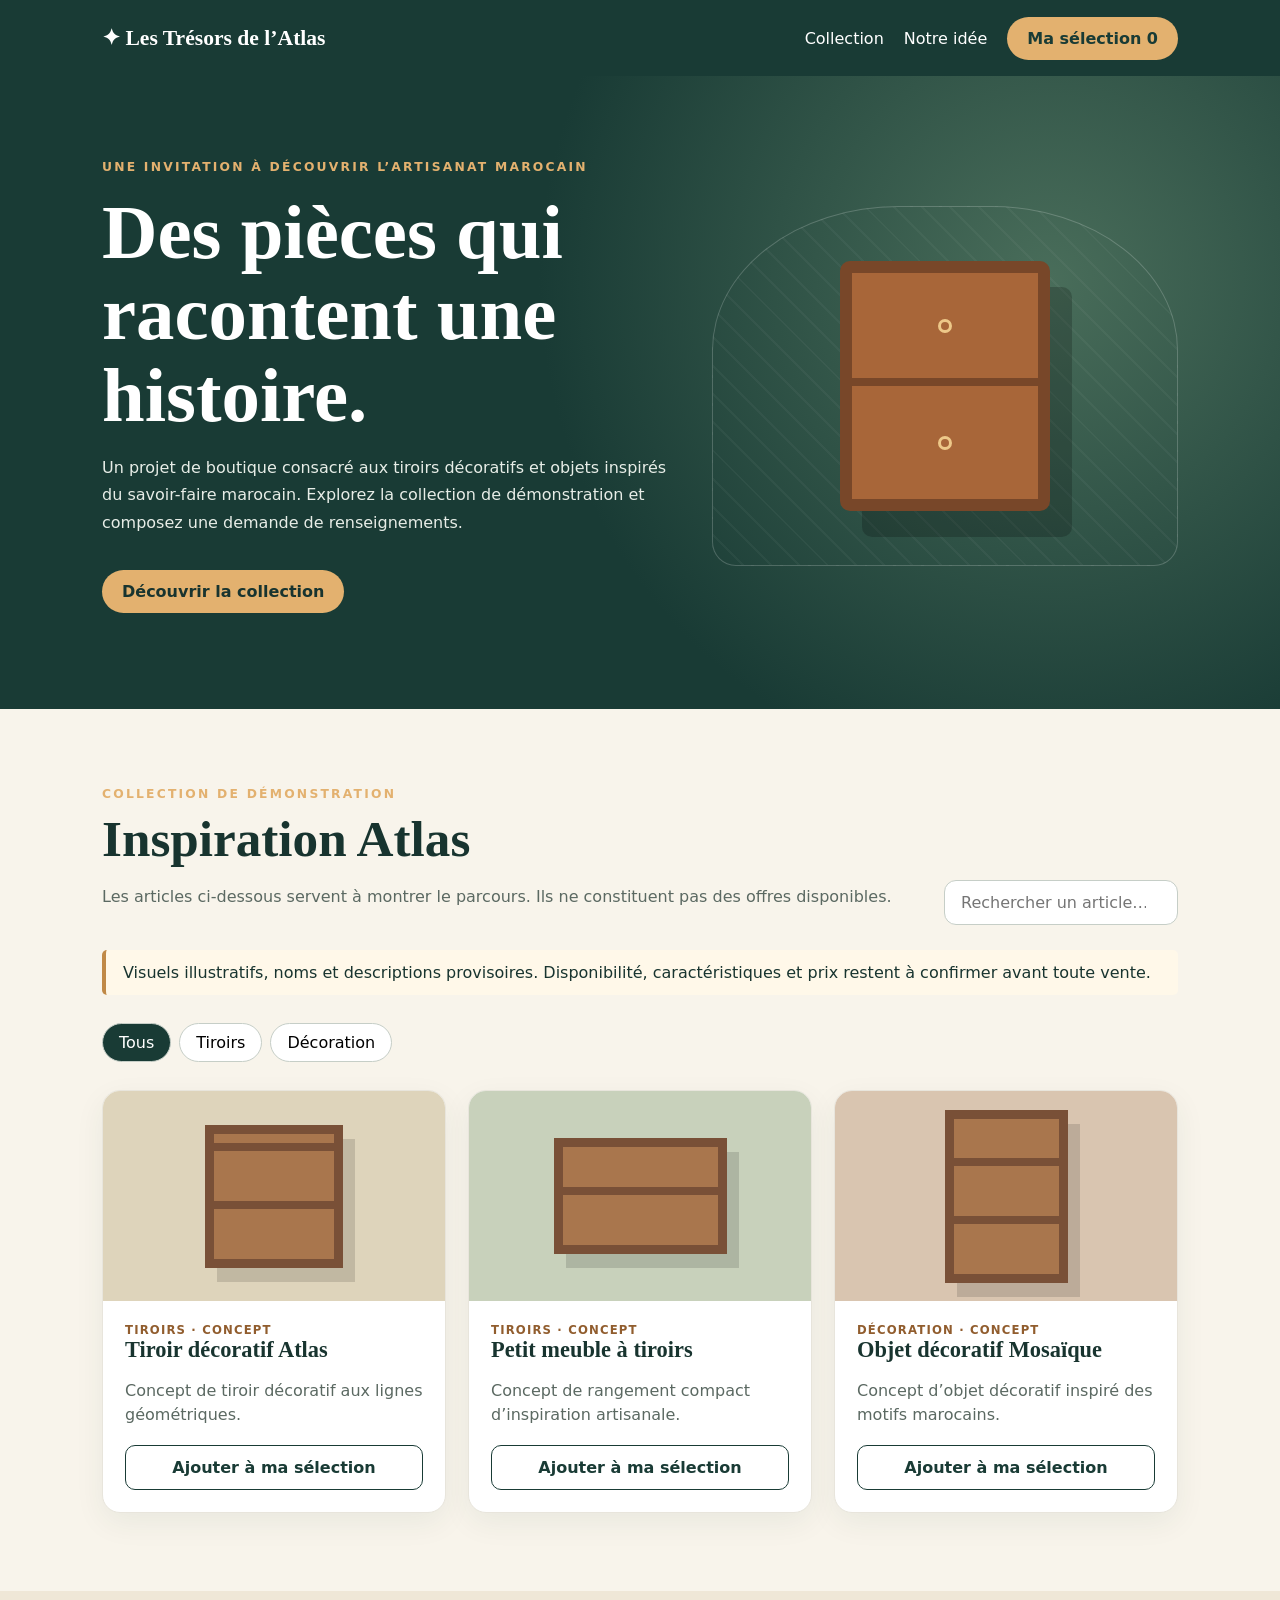
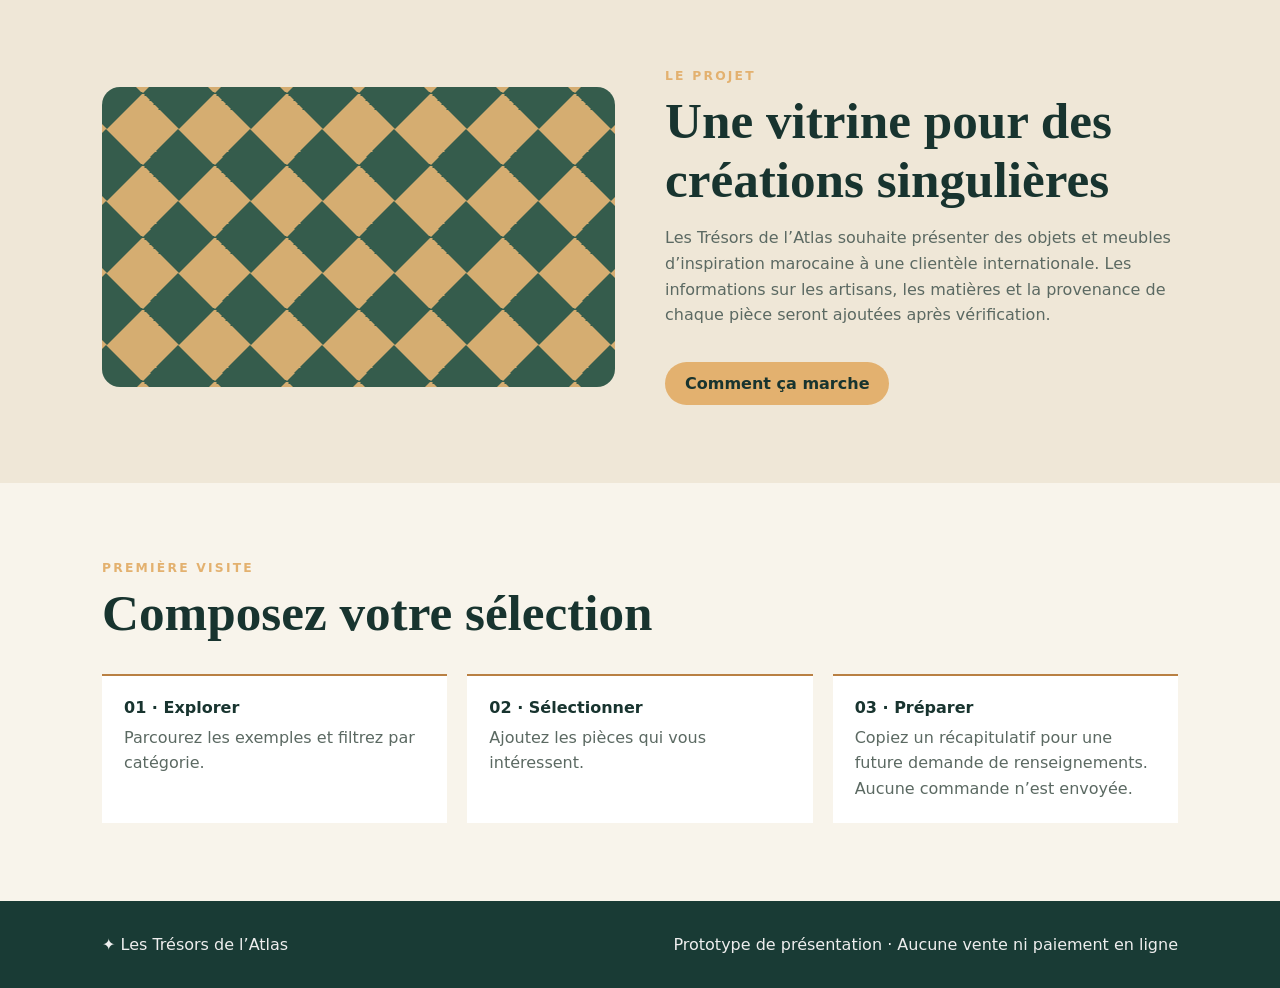
==== index.html @ 6299a40e "Add mobile-first artisan catalog prototype" ====
<!doctype html>
<html lang="fr">
<head>
  <meta charset="utf-8">
  <meta name="viewport" content="width=device-width,initial-scale=1">
  <meta name="theme-color" content="#193b35">
  <title>Les Trésors de l’Atlas — Artisanat marocain</title>
  <style>
    :root{font-family:system-ui,-apple-system,Segoe UI,sans-serif;color:#18342f;background:#f8f4eb}*{box-sizing:border-box}body{margin:0}button,input{font:inherit}button{cursor:pointer}a{color:inherit}header{background:#193b35;color:#fff}nav,.wrap{max-width:1120px;margin:auto;padding:0 22px}nav{min-height:76px;display:flex;justify-content:space-between;align-items:center;gap:18px}.brand{font-family:Georgia,serif;font-size:1.35rem;font-weight:bold;text-decoration:none}.navlinks{display:flex;gap:20px;align-items:center}.navlinks a{text-decoration:none}.pill,.btn{border:0;border-radius:999px;padding:12px 20px;font-weight:700}.pill{background:#e3b16f;color:#193b35}.hero{padding:84px 0 96px;background:radial-gradient(circle at 82% 32%,#496d5a 0,#193b35 45%);color:white}.hero-grid{display:grid;grid-template-columns:1.1fr .9fr;align-items:center;gap:40px}.eyebrow{text-transform:uppercase;letter-spacing:.18em;font-size:.77rem;color:#e3b16f;font-weight:800}h1,h2,h3{font-family:Georgia,serif}h1{font-size:clamp(2.7rem,6vw,5.4rem);line-height:1.06;margin:18px 0}h2{font-size:clamp(2rem,4vw,3.2rem);margin:8px 0 16px}.hero p{max-width:580px;line-height:1.7;color:#e7ede7}.btn{display:inline-block;text-decoration:none;background:#e3b16f;color:#18342f;margin-top:18px}.illustration{min-height:360px;display:grid;place-items:center;border:1px solid #ffffff33;border-radius:40% 40% 24px 24px;background:repeating-linear-gradient(45deg,#ffffff0a 0 2px,transparent 2px 20px)}.cabinet{width:210px;height:250px;background:#a86639;border:12px solid #784729;border-radius:10px;box-shadow:22px 26px 0 #0003}.drawer{height:50%;border-bottom:8px solid #784729;display:grid;place-items:center}.drawer:last-child{border:0}.drawer i{width:14px;height:14px;border:3px solid #edc889;border-radius:50%}.section{padding:78px 0}.section-head{display:flex;justify-content:space-between;gap:20px;align-items:end}.muted{color:#5b6962;line-height:1.6}.notice{border-left:4px solid #c08947;background:#fff8e9;padding:13px 17px;border-radius:5px;margin:25px 0}.filters{display:flex;flex-wrap:wrap;gap:8px;margin:28px 0}.filter{border:1px solid #c6cec7;border-radius:99px;background:white;padding:9px 16px}.filter[aria-pressed=true]{background:#193b35;color:white}.search{padding:12px 16px;border:1px solid #c6cec7;border-radius:12px;width:min(100%,300px);background:white}.grid{display:grid;grid-template-columns:repeat(3,1fr);gap:22px}.card{background:white;border:1px solid #e8e5dc;border-radius:18px;overflow:hidden;box-shadow:0 10px 30px #173c3010}.art{height:210px;display:grid;place-items:center;background:#ded4bb;position:relative}.art:before{content:"";width:120px;height:125px;border:9px solid #795037;background:repeating-linear-gradient(0deg,#a9764d 0 50px,#795037 50px 58px);box-shadow:12px 14px #0002}.art.two{background:#c8d1bb}.art.two:before{width:155px;height:98px}.art.three{background:#d9c5b0}.art.three:before{width:105px;height:155px}.card-body{padding:22px}.card h3{font-size:1.4rem;margin:0 0 9px}.card p{color:#5b6962;min-height:50px;line-height:1.5}.tag{font-size:.73rem;letter-spacing:.1em;text-transform:uppercase;color:#915d2e;font-weight:800}.card button{width:100%;border:1px solid #193b35;border-radius:10px;padding:12px;background:white;color:#193b35;font-weight:700}.card button:hover,.card button:focus-visible{background:#193b35;color:white}.story{background:#efe7d7}.story-grid{display:grid;grid-template-columns:1fr 1fr;gap:50px;align-items:center}.motif{min-height:300px;border-radius:18px;background:repeating-conic-gradient(from 45deg,#355c4c 0 25%,#d5ad71 0 50%) 50%/72px 72px}.steps{display:grid;grid-template-columns:repeat(3,1fr);gap:20px;margin-top:32px}.step{padding:22px;border-top:2px solid #b98043;background:#fff}.step strong{display:block;margin-bottom:8px}footer{padding:34px 0;background:#193b35;color:#eee}footer .wrap{display:flex;justify-content:space-between;gap:20px}.overlay{position:fixed;inset:0;background:#07120fc0;z-index:3;display:none}.overlay.open{display:block}.panel{position:absolute;right:0;top:0;height:100%;width:min(100%,430px);overflow:auto;background:#f8f4eb;padding:24px;color:#18342f}.panel-head{display:flex;justify-content:space-between;align-items:center}.icon{border:0;background:transparent;font-size:1.8rem}.basket-item{display:flex;justify-content:space-between;align-items:center;gap:12px;border-bottom:1px solid #ddd;padding:15px 0}.basket-item button{border:0;background:transparent;text-decoration:underline}.full{width:100%;border:0;border-radius:10px;padding:14px;background:#193b35;color:white;font-weight:bold;margin-top:14px}.full:disabled{opacity:.5;cursor:not-allowed}.small{font-size:.85rem;color:#5b6962;line-height:1.5}.sr-only{position:absolute;width:1px;height:1px;overflow:hidden;clip:rect(0,0,0,0)}:focus-visible{outline:3px solid #bc7c29;outline-offset:3px}@media(max-width:720px){.navlinks a{display:none}.hero{padding:55px 0}.hero-grid,.story-grid{grid-template-columns:1fr}.illustration{min-height:230px}.cabinet{transform:scale(.7)}.grid,.steps{grid-template-columns:1fr}.section{padding:54px 0}.section-head{display:block}.search{width:100%}footer .wrap{display:block}}
  </style>
</head>
<body>
<header><nav><a class="brand" href="#accueil">✦ Les Trésors de l’Atlas</a><div class="navlinks"><a href="#catalogue">Collection</a><a href="#histoire">Notre idée</a><button class="pill" id="openBasket" aria-label="Ouvrir la sélection">Ma sélection <span id="count">0</span></button></div></nav></header>
<main id="accueil">
  <section class="hero"><div class="wrap hero-grid"><div><div class="eyebrow">Une invitation à découvrir l’artisanat marocain</div><h1>Des pièces qui racontent une histoire.</h1><p>Un projet de boutique consacré aux tiroirs décoratifs et objets inspirés du savoir-faire marocain. Explorez la collection de démonstration et composez une demande de renseignements.</p><a class="btn" href="#catalogue">Découvrir la collection</a></div><div class="illustration" role="img" aria-label="Illustration stylisée d’un meuble à tiroirs"><div class="cabinet"><div class="drawer"><i></i></div><div class="drawer"><i></i></div></div></div></div></section>
  <section class="section" id="catalogue"><div class="wrap"><div class="section-head"><div><div class="eyebrow">Collection de démonstration</div><h2>Inspiration Atlas</h2><p class="muted">Les articles ci-dessous servent à montrer le parcours. Ils ne constituent pas des offres disponibles.</p></div><label><span class="sr-only">Rechercher un article</span><input class="search" id="search" type="search" placeholder="Rechercher un article…"></label></div><p class="notice">Visuels illustratifs, noms et descriptions provisoires. Disponibilité, caractéristiques et prix restent à confirmer avant toute vente.</p><div class="filters" role="group" aria-label="Filtrer les articles"><button class="filter" data-filter="Tous" aria-pressed="true">Tous</button><button class="filter" data-filter="Tiroirs" aria-pressed="false">Tiroirs</button><button class="filter" data-filter="Décoration" aria-pressed="false">Décoration</button></div><div class="grid" id="products"></div><p id="noResults" hidden>Aucun article ne correspond à cette recherche.</p></div></section>
  <section class="section story" id="histoire"><div class="wrap story-grid"><div class="motif" role="img" aria-label="Motif géométrique décoratif"></div><div><div class="eyebrow">Le projet</div><h2>Une vitrine pour des créations singulières</h2><p class="muted">Les Trésors de l’Atlas souhaite présenter des objets et meubles d’inspiration marocaine à une clientèle internationale. Les informations sur les artisans, les matières et la provenance de chaque pièce seront ajoutées après vérification.</p><a class="btn" href="#fonctionnement">Comment ça marche</a></div></div></section>
  <section class="section" id="fonctionnement"><div class="wrap"><div class="eyebrow">Première visite</div><h2>Composez votre sélection</h2><div class="steps"><div class="step"><strong>01 · Explorer</strong><span class="muted">Parcourez les exemples et filtrez par catégorie.</span></div><div class="step"><strong>02 · Sélectionner</strong><span class="muted">Ajoutez les pièces qui vous intéressent.</span></div><div class="step"><strong>03 · Préparer</strong><span class="muted">Copiez un récapitulatif pour une future demande de renseignements. Aucune commande n’est envoyée.</span></div></div></div></section>
</main>
<footer><div class="wrap"><div>✦ Les Trésors de l’Atlas</div><div>Prototype de présentation · Aucune vente ni paiement en ligne</div></div></footer>
<div class="overlay" id="overlay" role="dialog" aria-modal="true" aria-labelledby="basketTitle" aria-hidden="true"><aside class="panel"><div class="panel-head"><h2 id="basketTitle">Ma sélection</h2><button class="icon" id="closeBasket" aria-label="Fermer">×</button></div><p class="small">Ce récapitulatif reste sur votre appareil. Il ne passe aucune commande et ne transmet aucune donnée.</p><div id="basketItems"></div><button class="full" id="copy" disabled>Copier le récapitulatif</button><p class="small" id="copyStatus" role="status"></p></aside></div>
<script>
  const products=[
    {id:'t1',name:'Tiroir décoratif Atlas',category:'Tiroirs',description:'Concept de tiroir décoratif aux lignes géométriques.',art:''},
    {id:'t2',name:'Petit meuble à tiroirs',category:'Tiroirs',description:'Concept de rangement compact d’inspiration artisanale.',art:'two'},
    {id:'d1',name:'Objet décoratif Mosaïque',category:'Décoration',description:'Concept d’objet décoratif inspiré des motifs marocains.',art:'three'}
  ];
  const $=s=>document.querySelector(s);let filter='Tous';let selected=[];try{const saved=JSON.parse(localStorage.getItem('atlas-selection')||'[]');if(Array.isArray(saved))selected=saved.filter(id=>products.some(p=>p.id===id))}catch{}
  function save(){try{localStorage.setItem('atlas-selection',JSON.stringify(selected))}catch{} $('#count').textContent=selected.length;renderBasket()}
  function render(){const q=$('#search').value.trim().toLocaleLowerCase('fr');const visible=products.filter(p=>(filter==='Tous'||p.category===filter)&&(p.name+' '+p.description).toLocaleLowerCase('fr').includes(q));const box=$('#products');box.replaceChildren();visible.forEach(p=>{const card=document.createElement('article');card.className='card';card.innerHTML='<div class="art '+p.art+'" role="img" aria-label="Illustration provisoire"></div><div class="card-body"><div class="tag">'+p.category+' · Concept</div><h3>'+p.name+'</h3><p>'+p.description+'</p><button type="button"></button></div>';const btn=card.querySelector('button');btn.textContent=selected.includes(p.id)?'Retirer de ma sélection':'Ajouter à ma sélection';btn.setAttribute('aria-pressed',String(selected.includes(p.id)));btn.addEventListener('click',()=>{selected=selected.includes(p.id)?selected.filter(id=>id!==p.id):[...selected,p.id];save();render()});box.append(card)});$('#noResults').hidden=visible.length>0}
  function renderBasket(){const box=$('#basketItems');box.replaceChildren();if(!selected.length){const p=document.createElement('p');p.textContent='Votre sélection est vide.';box.append(p)}selected.forEach(id=>{const p=products.find(x=>x.id===id);const row=document.createElement('div');row.className='basket-item';const name=document.createElement('span');name.textContent=p.name;const remove=document.createElement('button');remove.textContent='Retirer';remove.setAttribute('aria-label','Retirer '+p.name);remove.onclick=()=>{selected=selected.filter(x=>x!==id);save();render()};row.append(name,remove);box.append(row)});$('#copy').disabled=!selected.length}
  let previousFocus;function open(){previousFocus=document.activeElement;$('#overlay').classList.add('open');$('#overlay').setAttribute('aria-hidden','false');document.body.style.overflow='hidden';$('#closeBasket').focus()}function close(){$('#overlay').classList.remove('open');$('#overlay').setAttribute('aria-hidden','true');document.body.style.overflow='';previousFocus?.focus()}
  $('#openBasket').onclick=open;$('#closeBasket').onclick=close;$('#overlay').onclick=e=>{if(e.target===$('#overlay'))close()};document.addEventListener('keydown',e=>{if(e.key==='Escape'&&$('#overlay').classList.contains('open'))close();if(e.key==='Tab'&&$('#overlay').classList.contains('open')){const nodes=[...$('#overlay').querySelectorAll('button:not(:disabled)')];if(e.shiftKey&&document.activeElement===nodes[0]){e.preventDefault();nodes.at(-1).focus()}else if(!e.shiftKey&&document.activeElement===nodes.at(-1)){e.preventDefault();nodes[0].focus()}}});
  $('#search').oninput=render;document.querySelectorAll('.filter').forEach(b=>b.onclick=()=>{filter=b.dataset.filter;document.querySelectorAll('.filter').forEach(x=>x.setAttribute('aria-pressed',String(x===b)));render()});$('#copy').onclick=async()=>{const text='Les Trésors de l’Atlas — sélection de démonstration\n'+selected.map(id=>'• '+products.find(p=>p.id===id).name).join('\n')+'\n\nMerci de confirmer disponibilité, caractéristiques et prix. Aucune commande effectuée.';try{await navigator.clipboard.writeText(text);$('#copyStatus').textContent='Récapitulatif copié.'}catch{$('#copyStatus').textContent='Copie indisponible dans ce navigateur. Sélectionnez les articles affichés ci-dessus.'}};save();render();
</script>
</body>
</html>
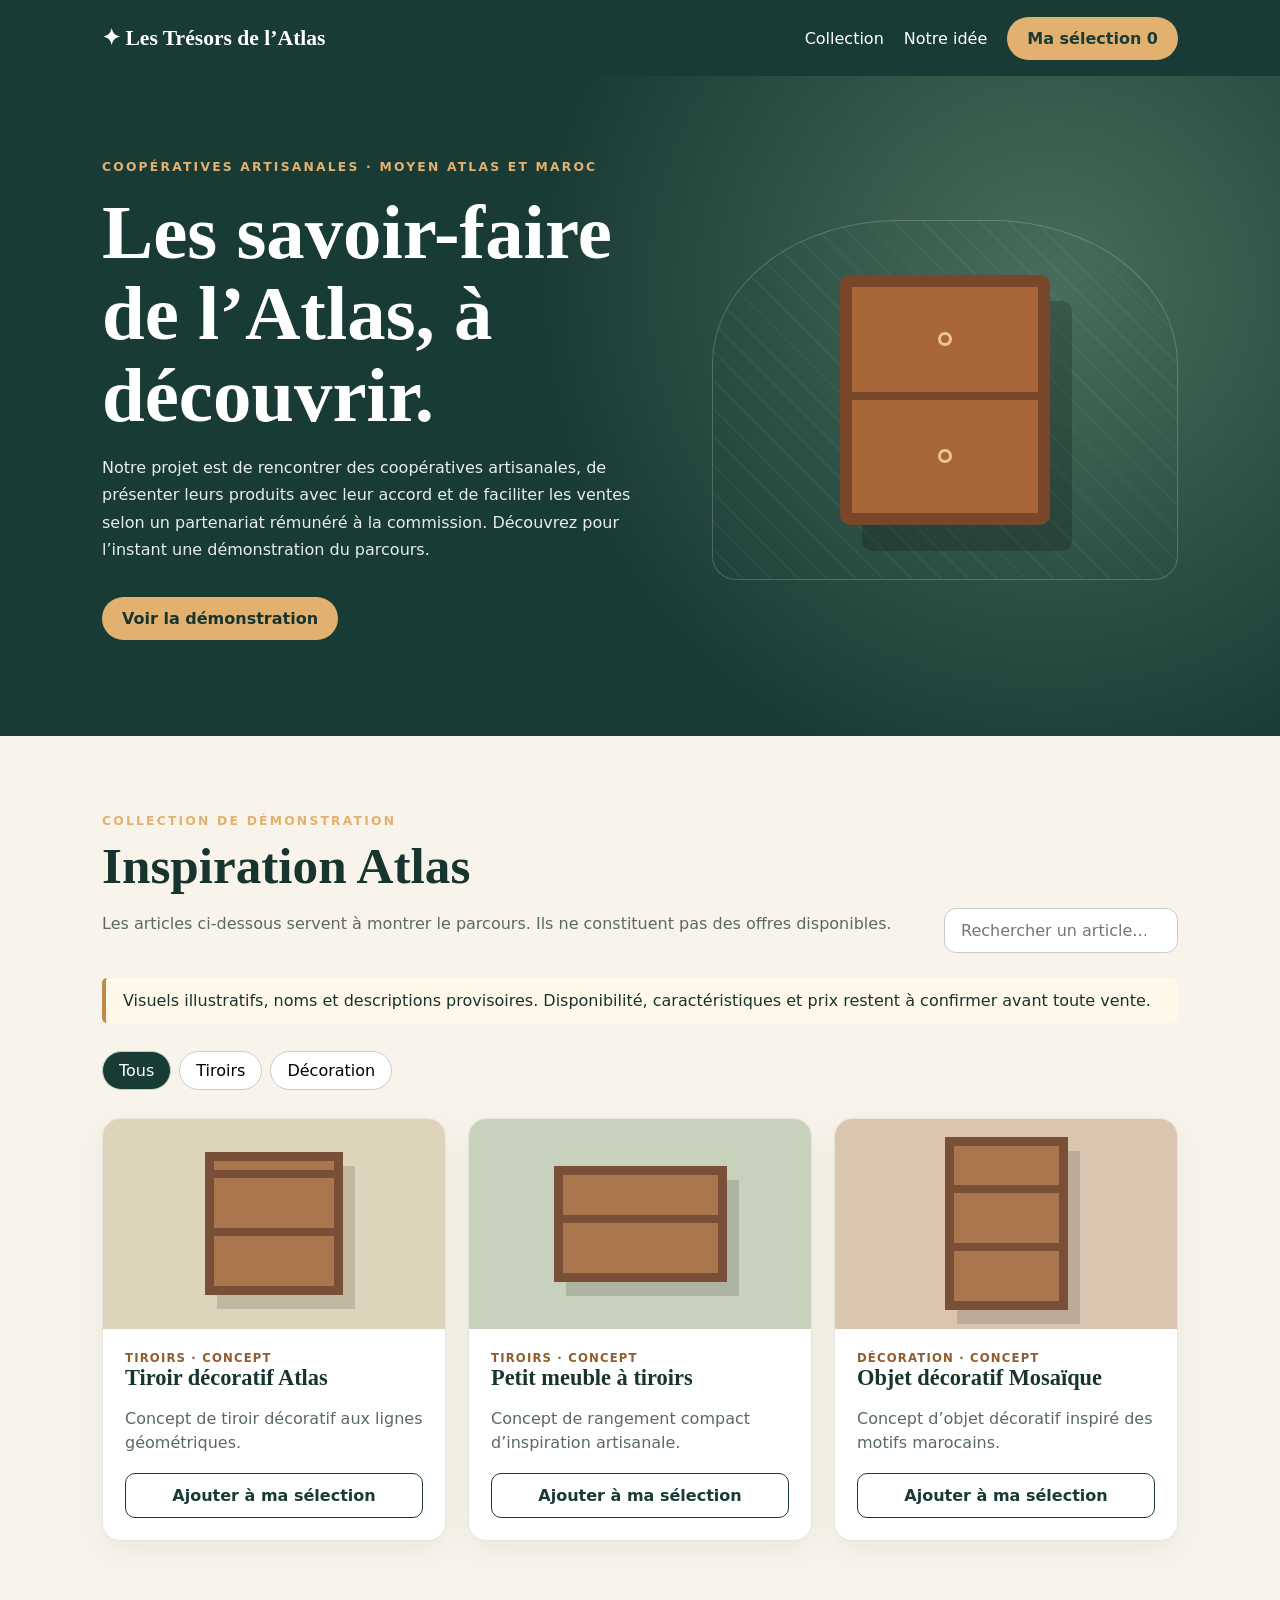
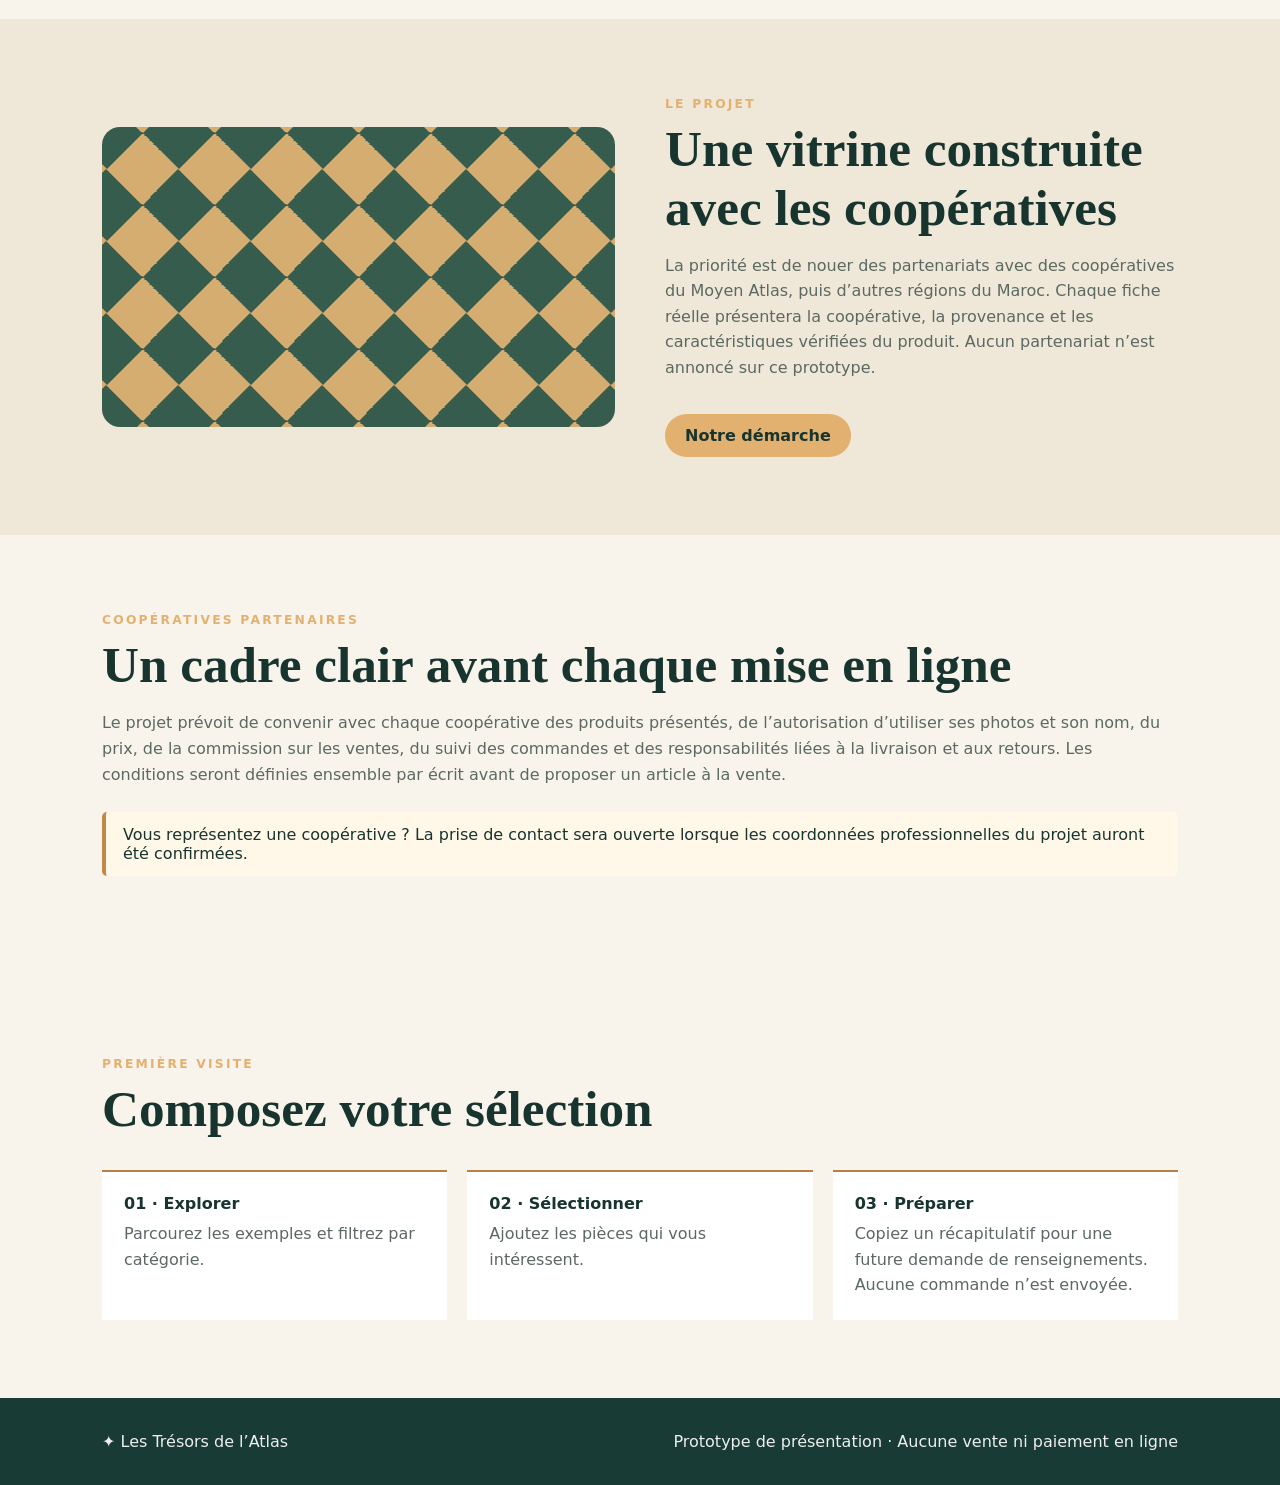
==== commit 1cb576f2: "Align storefront with cooperative commission model" ====
--- a/index.html
+++ b/index.html
@@ -12,9 +12,10 @@
 <body>
 <header><nav><a class="brand" href="#accueil">✦ Les Trésors de l’Atlas</a><div class="navlinks"><a href="#catalogue">Collection</a><a href="#histoire">Notre idée</a><button class="pill" id="openBasket" aria-label="Ouvrir la sélection">Ma sélection <span id="count">0</span></button></div></nav></header>
 <main id="accueil">
-  <section class="hero"><div class="wrap hero-grid"><div><div class="eyebrow">Une invitation à découvrir l’artisanat marocain</div><h1>Des pièces qui racontent une histoire.</h1><p>Un projet de boutique consacré aux tiroirs décoratifs et objets inspirés du savoir-faire marocain. Explorez la collection de démonstration et composez une demande de renseignements.</p><a class="btn" href="#catalogue">Découvrir la collection</a></div><div class="illustration" role="img" aria-label="Illustration stylisée d’un meuble à tiroirs"><div class="cabinet"><div class="drawer"><i></i></div><div class="drawer"><i></i></div></div></div></div></section>
+  <section class="hero"><div class="wrap hero-grid"><div><div class="eyebrow">Coopératives artisanales · Moyen Atlas et Maroc</div><h1>Les savoir-faire de l’Atlas, à découvrir.</h1><p>Notre projet est de rencontrer des coopératives artisanales, de présenter leurs produits avec leur accord et de faciliter les ventes selon un partenariat rémunéré à la commission. Découvrez pour l’instant une démonstration du parcours.</p><a class="btn" href="#catalogue">Voir la démonstration</a></div><div class="illustration" role="img" aria-label="Illustration stylisée d’un meuble à tiroirs"><div class="cabinet"><div class="drawer"><i></i></div><div class="drawer"><i></i></div></div></div></div></section>
   <section class="section" id="catalogue"><div class="wrap"><div class="section-head"><div><div class="eyebrow">Collection de démonstration</div><h2>Inspiration Atlas</h2><p class="muted">Les articles ci-dessous servent à montrer le parcours. Ils ne constituent pas des offres disponibles.</p></div><label><span class="sr-only">Rechercher un article</span><input class="search" id="search" type="search" placeholder="Rechercher un article…"></label></div><p class="notice">Visuels illustratifs, noms et descriptions provisoires. Disponibilité, caractéristiques et prix restent à confirmer avant toute vente.</p><div class="filters" role="group" aria-label="Filtrer les articles"><button class="filter" data-filter="Tous" aria-pressed="true">Tous</button><button class="filter" data-filter="Tiroirs" aria-pressed="false">Tiroirs</button><button class="filter" data-filter="Décoration" aria-pressed="false">Décoration</button></div><div class="grid" id="products"></div><p id="noResults" hidden>Aucun article ne correspond à cette recherche.</p></div></section>
-  <section class="section story" id="histoire"><div class="wrap story-grid"><div class="motif" role="img" aria-label="Motif géométrique décoratif"></div><div><div class="eyebrow">Le projet</div><h2>Une vitrine pour des créations singulières</h2><p class="muted">Les Trésors de l’Atlas souhaite présenter des objets et meubles d’inspiration marocaine à une clientèle internationale. Les informations sur les artisans, les matières et la provenance de chaque pièce seront ajoutées après vérification.</p><a class="btn" href="#fonctionnement">Comment ça marche</a></div></div></section>
+  <section class="section story" id="histoire"><div class="wrap story-grid"><div class="motif" role="img" aria-label="Motif géométrique décoratif"></div><div><div class="eyebrow">Le projet</div><h2>Une vitrine construite avec les coopératives</h2><p class="muted">La priorité est de nouer des partenariats avec des coopératives du Moyen Atlas, puis d’autres régions du Maroc. Chaque fiche réelle présentera la coopérative, la provenance et les caractéristiques vérifiées du produit. Aucun partenariat n’est annoncé sur ce prototype.</p><a class="btn" href="#partenariat">Notre démarche</a></div></div></section>
+  <section class="section" id="partenariat"><div class="wrap"><div class="eyebrow">Coopératives partenaires</div><h2>Un cadre clair avant chaque mise en ligne</h2><p class="muted">Le projet prévoit de convenir avec chaque coopérative des produits présentés, de l’autorisation d’utiliser ses photos et son nom, du prix, de la commission sur les ventes, du suivi des commandes et des responsabilités liées à la livraison et aux retours. Les conditions seront définies ensemble par écrit avant de proposer un article à la vente.</p><p class="notice">Vous représentez une coopérative ? La prise de contact sera ouverte lorsque les coordonnées professionnelles du projet auront été confirmées.</p></div></section>
   <section class="section" id="fonctionnement"><div class="wrap"><div class="eyebrow">Première visite</div><h2>Composez votre sélection</h2><div class="steps"><div class="step"><strong>01 · Explorer</strong><span class="muted">Parcourez les exemples et filtrez par catégorie.</span></div><div class="step"><strong>02 · Sélectionner</strong><span class="muted">Ajoutez les pièces qui vous intéressent.</span></div><div class="step"><strong>03 · Préparer</strong><span class="muted">Copiez un récapitulatif pour une future demande de renseignements. Aucune commande n’est envoyée.</span></div></div></div></section>
 </main>
 <footer><div class="wrap"><div>✦ Les Trésors de l’Atlas</div><div>Prototype de présentation · Aucune vente ni paiement en ligne</div></div></footer>
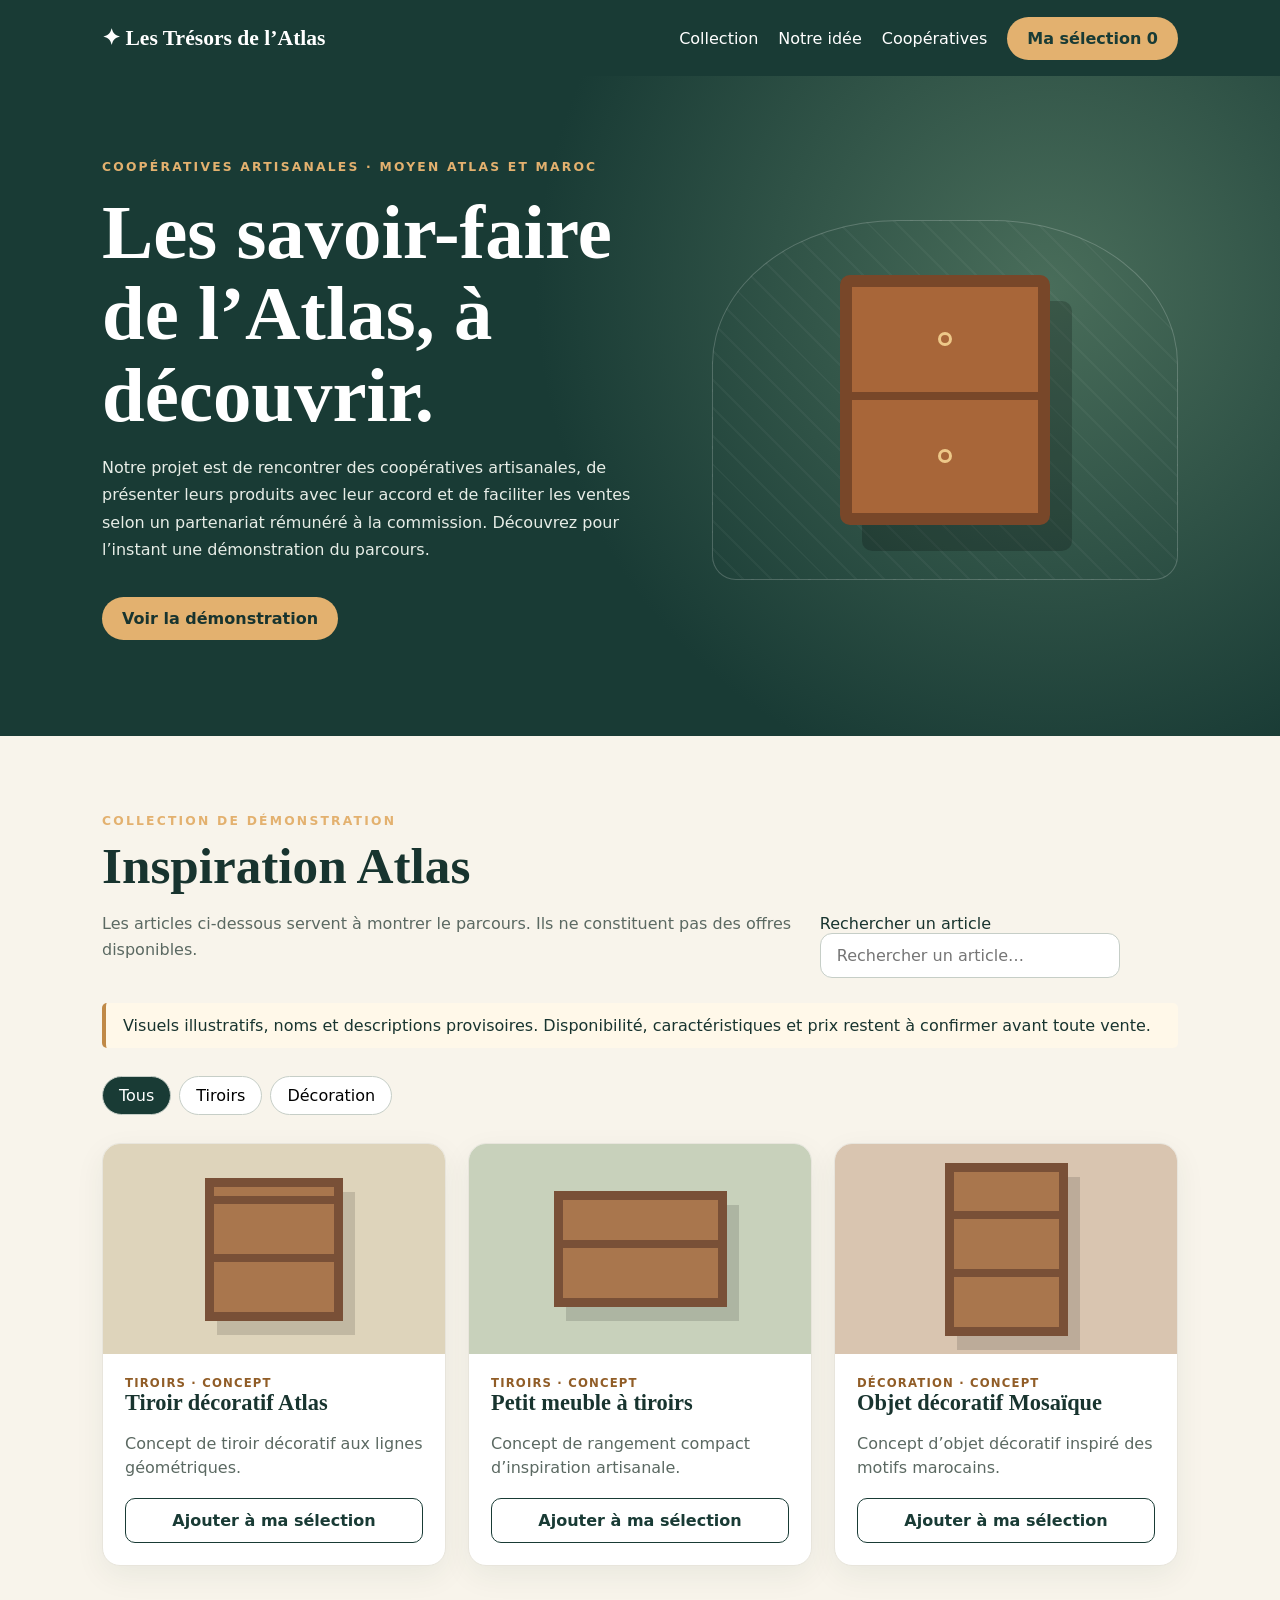
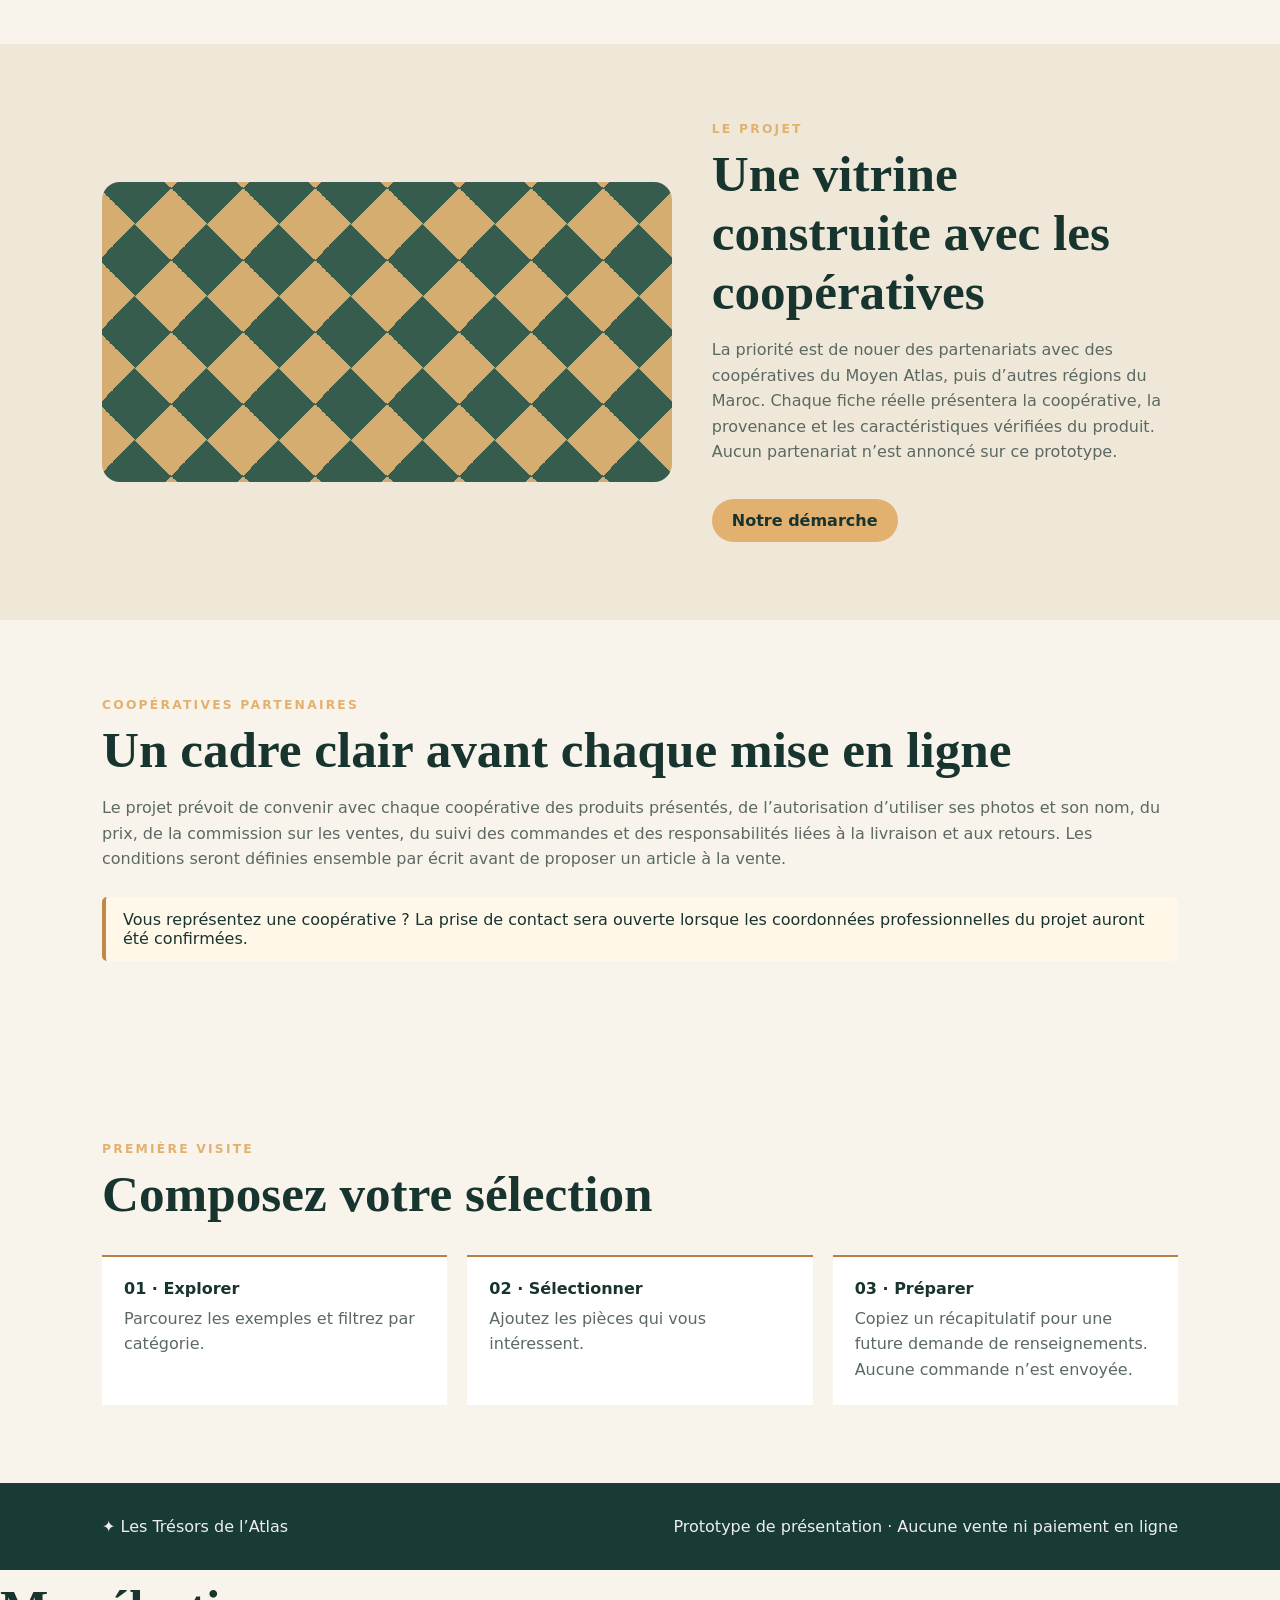
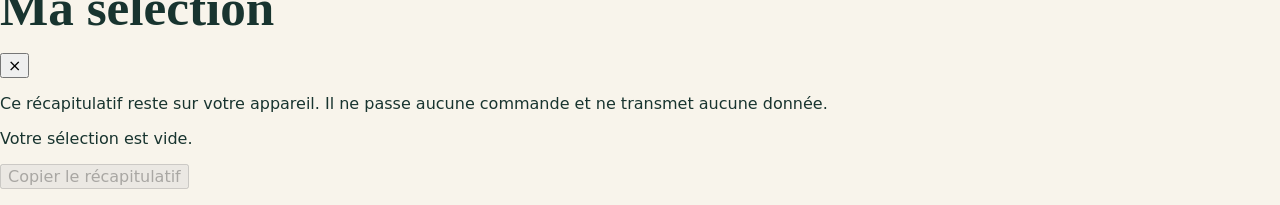
==== commit ec559a96: "Complete PR #1 documentation and public directory navigation on phase-1-professionnalisation." ====
--- a/index.html
+++ b/index.html
@@ -6,11 +6,11 @@
   <meta name="theme-color" content="#193b35">
   <title>Les Trésors de l’Atlas — Artisanat marocain</title>
   <style>
-    :root{font-family:system-ui,-apple-system,Segoe UI,sans-serif;color:#18342f;background:#f8f4eb}*{box-sizing:border-box}body{margin:0}button,input{font:inherit}button{cursor:pointer}a{color:inherit}header{background:#193b35;color:#fff}nav,.wrap{max-width:1120px;margin:auto;padding:0 22px}nav{min-height:76px;display:flex;justify-content:space-between;align-items:center;gap:18px}.brand{font-family:Georgia,serif;font-size:1.35rem;font-weight:bold;text-decoration:none}.navlinks{display:flex;gap:20px;align-items:center}.navlinks a{text-decoration:none}.pill,.btn{border:0;border-radius:999px;padding:12px 20px;font-weight:700}.pill{background:#e3b16f;color:#193b35}.hero{padding:84px 0 96px;background:radial-gradient(circle at 82% 32%,#496d5a 0,#193b35 45%);color:white}.hero-grid{display:grid;grid-template-columns:1.1fr .9fr;align-items:center;gap:40px}.eyebrow{text-transform:uppercase;letter-spacing:.18em;font-size:.77rem;color:#e3b16f;font-weight:800}h1,h2,h3{font-family:Georgia,serif}h1{font-size:clamp(2.7rem,6vw,5.4rem);line-height:1.06;margin:18px 0}h2{font-size:clamp(2rem,4vw,3.2rem);margin:8px 0 16px}.hero p{max-width:580px;line-height:1.7;color:#e7ede7}.btn{display:inline-block;text-decoration:none;background:#e3b16f;color:#18342f;margin-top:18px}.illustration{min-height:360px;display:grid;place-items:center;border:1px solid #ffffff33;border-radius:40% 40% 24px 24px;background:repeating-linear-gradient(45deg,#ffffff0a 0 2px,transparent 2px 20px)}.cabinet{width:210px;height:250px;background:#a86639;border:12px solid #784729;border-radius:10px;box-shadow:22px 26px 0 #0003}.drawer{height:50%;border-bottom:8px solid #784729;display:grid;place-items:center}.drawer:last-child{border:0}.drawer i{width:14px;height:14px;border:3px solid #edc889;border-radius:50%}.section{padding:78px 0}.section-head{display:flex;justify-content:space-between;gap:20px;align-items:end}.muted{color:#5b6962;line-height:1.6}.notice{border-left:4px solid #c08947;background:#fff8e9;padding:13px 17px;border-radius:5px;margin:25px 0}.filters{display:flex;flex-wrap:wrap;gap:8px;margin:28px 0}.filter{border:1px solid #c6cec7;border-radius:99px;background:white;padding:9px 16px}.filter[aria-pressed=true]{background:#193b35;color:white}.search{padding:12px 16px;border:1px solid #c6cec7;border-radius:12px;width:min(100%,300px);background:white}.grid{display:grid;grid-template-columns:repeat(3,1fr);gap:22px}.card{background:white;border:1px solid #e8e5dc;border-radius:18px;overflow:hidden;box-shadow:0 10px 30px #173c3010}.art{height:210px;display:grid;place-items:center;background:#ded4bb;position:relative}.art:before{content:"";width:120px;height:125px;border:9px solid #795037;background:repeating-linear-gradient(0deg,#a9764d 0 50px,#795037 50px 58px);box-shadow:12px 14px #0002}.art.two{background:#c8d1bb}.art.two:before{width:155px;height:98px}.art.three{background:#d9c5b0}.art.three:before{width:105px;height:155px}.card-body{padding:22px}.card h3{font-size:1.4rem;margin:0 0 9px}.card p{color:#5b6962;min-height:50px;line-height:1.5}.tag{font-size:.73rem;letter-spacing:.1em;text-transform:uppercase;color:#915d2e;font-weight:800}.card button{width:100%;border:1px solid #193b35;border-radius:10px;padding:12px;background:white;color:#193b35;font-weight:700}.card button:hover,.card button:focus-visible{background:#193b35;color:white}.story{background:#efe7d7}.story-grid{display:grid;grid-template-columns:1fr 1fr;gap:50px;align-items:center}.motif{min-height:300px;border-radius:18px;background:repeating-conic-gradient(from 45deg,#355c4c 0 25%,#d5ad71 0 50%) 50%/72px 72px}.steps{display:grid;grid-template-columns:repeat(3,1fr);gap:20px;margin-top:32px}.step{padding:22px;border-top:2px solid #b98043;background:#fff}.step strong{display:block;margin-bottom:8px}footer{padding:34px 0;background:#193b35;color:#eee}footer .wrap{display:flex;justify-content:space-between;gap:20px}.overlay{position:fixed;inset:0;background:#07120fc0;z-index:3;display:none}.overlay.open{display:block}.panel{position:absolute;right:0;top:0;height:100%;width:min(100%,430px);overflow:auto;background:#f8f4eb;padding:24px;color:#18342f}.panel-head{display:flex;justify-content:space-between;align-items:center}.icon{border:0;background:transparent;font-size:1.8rem}.basket-item{display:flex;justify-content:space-between;align-items:center;gap:12px;border-bottom:1px solid #ddd;padding:15px 0}.basket-item button{border:0;background:transparent;text-decoration:underline}.full{width:100%;border:0;border-radius:10px;padding:14px;background:#193b35;color:white;font-weight:bold;margin-top:14px}.full:disabled{opacity:.5;cursor:not-allowed}.small{font-size:.85rem;color:#5b6962;line-height:1.5}.sr-only{position:absolute;width:1px;height:1px;overflow:hidden;clip:rect(0,0,0,0)}:focus-visible{outline:3px solid #bc7c29;outline-offset:3px}@media(max-width:720px){.navlinks a{display:none}.hero{padding:55px 0}.hero-grid,.story-grid{grid-template-columns:1fr}.illustration{min-height:230px}.cabinet{transform:scale(.7)}.grid,.steps{grid-template-columns:1fr}.section{padding:54px 0}.section-head{display:block}.search{width:100%}footer .wrap{display:block}}
+    :root{font-family:system-ui,-apple-system,Segoe UI,sans-serif;color:#18342f;background:#f8f4eb}*{box-sizing:border-box}body{margin:0}button,input{font:inherit}button{cursor:pointer}a{color:inherit}header{background:#193b35;color:#fff}nav,.wrap{max-width:1120px;margin:auto;padding:0 22px}nav{min-height:76px;display:flex;justify-content:space-between;align-items:center;gap:18px}.brand{font-family:Georgia,serif;font-size:1.35rem;font-weight:bold;text-decoration:none}.navlinks{display:flex;gap:20px;align-items:center}.navlinks a{text-decoration:none}.pill,.btn{border:0;border-radius:999px;padding:12px 20px;font-weight:700}.pill{background:#e3b16f;color:#193b35}.hero{padding:84px 0 96px;background:radial-gradient(circle at 82% 32%,#496d5a 0,#193b35 45%);color:white}.hero-grid,.story-grid{display:grid;grid-template-columns:1.1fr .9fr;align-items:center;gap:40px}.eyebrow{text-transform:uppercase;letter-spacing:.18em;font-size:.77rem;font-weight:800;color:#e3b16f}h1,h2,h3{font-family:Georgia,serif}h1{font-size:clamp(2.7rem,6vw,5.4rem);line-height:1.06;margin:18px 0}h2{font-size:clamp(2rem,4vw,3.2rem);margin:8px 0 16px}.hero p{max-width:580px;line-height:1.7;color:#e7ede7}.btn{display:inline-block;text-decoration:none;background:#e3b16f;color:#18342f;margin-top:18px}.illustration{min-height:360px;display:grid;place-items:center;border:1px solid #ffffff33;border-radius:40% 40% 24px 24px;background:repeating-linear-gradient(45deg,#ffffff0a 0 2px,transparent 2px 20px)}.cabinet{width:210px;height:250px;background:#a86639;border:12px solid #784729;border-radius:10px;box-shadow:22px 26px 0 #0003}.drawer{height:50%;border-bottom:8px solid #784729;display:grid;place-items:center}.drawer:last-child{border:0}.drawer i{width:14px;height:14px;border:3px solid #edc889;border-radius:50%}.section{padding:78px 0}.section-head{display:flex;justify-content:space-between;gap:20px;align-items:end}.muted{color:#5b6962;line-height:1.6}.notice{border-left:4px solid #c08947;background:#fff8e9;padding:13px 17px;border-radius:5px;margin:25px 0}.filters{display:flex;flex-wrap:wrap;gap:8px;margin:28px 0}.filter{border:1px solid #c6cec7;border-radius:99px;background:white;padding:9px 16px}.filter[aria-pressed=true]{background:#193b35;color:white}.search{padding:12px 16px;border:1px solid #c6cec7;border-radius:12px;width:min(100%,300px);background:white}.grid{display:grid;grid-template-columns:repeat(3,1fr);gap:22px}.card{background:white;border:1px solid #e8e5dc;border-radius:18px;overflow:hidden;box-shadow:0 10px 30px #173c3010}.art{height:210px;display:grid;place-items:center;background:#ded4bb;position:relative}.art:before{content:"";width:120px;height:125px;border:9px solid #795037;background:repeating-linear-gradient(0deg,#a9764d 0 50px,#795037 50px 58px);box-shadow:12px 14px #0002}.art.two{background:#c8d1bb}.art.two:before{width:155px;height:98px}.art.three{background:#d9c5b0}.art.three:before{width:105px;height:155px}.card-body{padding:22px}.card h3{font-size:1.4rem;margin:0 0 9px}.card p{color:#5b6962;min-height:50px;line-height:1.5}.tag{font-size:.73rem;letter-spacing:.1em;text-transform:uppercase;color:#915d27;font-weight:800}.card button{width:100%;border:1px solid #193b35;border-radius:10px;padding:12px;background:white;color:#193b35;font-weight:700}.story{background:#efe7d7}.motif{min-height:300px;border-radius:18px;background:repeating-conic-gradient(from 45deg,#355c4c 0 25%,#d5ad71 0 50%) 50%/72px 72px}.steps{display:grid;grid-template-columns:repeat(3,1fr);gap:20px;margin-top:32px}.step{padding:22px;border-top:2px solid #b98043;background:#fff}.step strong{display:block;margin-bottom:8px}footer{padding:34px 0;background:#193b35;color:#eee}footer .wrap{display:flex;justify-content:space-between;gap:20px}@media(max-width:720px){.navlinks a{display:none}.hero{padding:55px 0}.hero-grid,.story-grid,.grid,.steps{grid-template-columns:1fr}.illustration{min-height:230px}.section{padding:54px 0}.section-head{display:block}footer .wrap{display:block}.search{width:100%}}
   </style>
 </head>
 <body>
-<header><nav><a class="brand" href="#accueil">✦ Les Trésors de l’Atlas</a><div class="navlinks"><a href="#catalogue">Collection</a><a href="#histoire">Notre idée</a><button class="pill" id="openBasket" aria-label="Ouvrir la sélection">Ma sélection <span id="count">0</span></button></div></nav></header>
+<header><nav><a class="brand" href="#accueil">✦ Les Trésors de l’Atlas</a><div class="navlinks"><a href="#catalogue">Collection</a><a href="#histoire">Notre idée</a><a href="cooperatives.html">Coopératives</a><button class="pill" id="openBasket" aria-label="Ouvrir la sélection">Ma sélection <span id="count">0</span></button></div></nav></header>
 <main id="accueil">
   <section class="hero"><div class="wrap hero-grid"><div><div class="eyebrow">Coopératives artisanales · Moyen Atlas et Maroc</div><h1>Les savoir-faire de l’Atlas, à découvrir.</h1><p>Notre projet est de rencontrer des coopératives artisanales, de présenter leurs produits avec leur accord et de faciliter les ventes selon un partenariat rémunéré à la commission. Découvrez pour l’instant une démonstration du parcours.</p><a class="btn" href="#catalogue">Voir la démonstration</a></div><div class="illustration" role="img" aria-label="Illustration stylisée d’un meuble à tiroirs"><div class="cabinet"><div class="drawer"><i></i></div><div class="drawer"><i></i></div></div></div></div></section>
   <section class="section" id="catalogue"><div class="wrap"><div class="section-head"><div><div class="eyebrow">Collection de démonstration</div><h2>Inspiration Atlas</h2><p class="muted">Les articles ci-dessous servent à montrer le parcours. Ils ne constituent pas des offres disponibles.</p></div><label><span class="sr-only">Rechercher un article</span><input class="search" id="search" type="search" placeholder="Rechercher un article…"></label></div><p class="notice">Visuels illustratifs, noms et descriptions provisoires. Disponibilité, caractéristiques et prix restent à confirmer avant toute vente.</p><div class="filters" role="group" aria-label="Filtrer les articles"><button class="filter" data-filter="Tous" aria-pressed="true">Tous</button><button class="filter" data-filter="Tiroirs" aria-pressed="false">Tiroirs</button><button class="filter" data-filter="Décoration" aria-pressed="false">Décoration</button></div><div class="grid" id="products"></div><p id="noResults" hidden>Aucun article ne correspond à cette recherche.</p></div></section>
@@ -21,18 +21,13 @@
 <footer><div class="wrap"><div>✦ Les Trésors de l’Atlas</div><div>Prototype de présentation · Aucune vente ni paiement en ligne</div></div></footer>
 <div class="overlay" id="overlay" role="dialog" aria-modal="true" aria-labelledby="basketTitle" aria-hidden="true"><aside class="panel"><div class="panel-head"><h2 id="basketTitle">Ma sélection</h2><button class="icon" id="closeBasket" aria-label="Fermer">×</button></div><p class="small">Ce récapitulatif reste sur votre appareil. Il ne passe aucune commande et ne transmet aucune donnée.</p><div id="basketItems"></div><button class="full" id="copy" disabled>Copier le récapitulatif</button><p class="small" id="copyStatus" role="status"></p></aside></div>
 <script>
-  const products=[
-    {id:'t1',name:'Tiroir décoratif Atlas',category:'Tiroirs',description:'Concept de tiroir décoratif aux lignes géométriques.',art:''},
-    {id:'t2',name:'Petit meuble à tiroirs',category:'Tiroirs',description:'Concept de rangement compact d’inspiration artisanale.',art:'two'},
-    {id:'d1',name:'Objet décoratif Mosaïque',category:'Décoration',description:'Concept d’objet décoratif inspiré des motifs marocains.',art:'three'}
-  ];
+  const products=[{id:'t1',name:'Tiroir décoratif Atlas',category:'Tiroirs',description:'Concept de tiroir décoratif aux lignes géométriques.',art:''},{id:'t2',name:'Petit meuble à tiroirs',category:'Tiroirs',description:'Concept de rangement compact d’inspiration artisanale.',art:'two'},{id:'d1',name:'Objet décoratif Mosaïque',category:'Décoration',description:'Concept d’objet décoratif inspiré des motifs marocains.',art:'three'}];
   const $=s=>document.querySelector(s);let filter='Tous';let selected=[];try{const saved=JSON.parse(localStorage.getItem('atlas-selection')||'[]');if(Array.isArray(saved))selected=saved.filter(id=>products.some(p=>p.id===id))}catch{}
   function save(){try{localStorage.setItem('atlas-selection',JSON.stringify(selected))}catch{} $('#count').textContent=selected.length;renderBasket()}
   function render(){const q=$('#search').value.trim().toLocaleLowerCase('fr');const visible=products.filter(p=>(filter==='Tous'||p.category===filter)&&(p.name+' '+p.description).toLocaleLowerCase('fr').includes(q));const box=$('#products');box.replaceChildren();visible.forEach(p=>{const card=document.createElement('article');card.className='card';card.innerHTML='<div class="art '+p.art+'" role="img" aria-label="Illustration provisoire"></div><div class="card-body"><div class="tag">'+p.category+' · Concept</div><h3>'+p.name+'</h3><p>'+p.description+'</p><button type="button"></button></div>';const btn=card.querySelector('button');btn.textContent=selected.includes(p.id)?'Retirer de ma sélection':'Ajouter à ma sélection';btn.setAttribute('aria-pressed',String(selected.includes(p.id)));btn.addEventListener('click',()=>{selected=selected.includes(p.id)?selected.filter(id=>id!==p.id):[...selected,p.id];save();render()});box.append(card)});$('#noResults').hidden=visible.length>0}
   function renderBasket(){const box=$('#basketItems');box.replaceChildren();if(!selected.length){const p=document.createElement('p');p.textContent='Votre sélection est vide.';box.append(p)}selected.forEach(id=>{const p=products.find(x=>x.id===id);const row=document.createElement('div');row.className='basket-item';const name=document.createElement('span');name.textContent=p.name;const remove=document.createElement('button');remove.textContent='Retirer';remove.setAttribute('aria-label','Retirer '+p.name);remove.onclick=()=>{selected=selected.filter(x=>x!==id);save();render()};row.append(name,remove);box.append(row)});$('#copy').disabled=!selected.length}
   let previousFocus;function open(){previousFocus=document.activeElement;$('#overlay').classList.add('open');$('#overlay').setAttribute('aria-hidden','false');document.body.style.overflow='hidden';$('#closeBasket').focus()}function close(){$('#overlay').classList.remove('open');$('#overlay').setAttribute('aria-hidden','true');document.body.style.overflow='';previousFocus?.focus()}
-  $('#openBasket').onclick=open;$('#closeBasket').onclick=close;$('#overlay').onclick=e=>{if(e.target===$('#overlay'))close()};document.addEventListener('keydown',e=>{if(e.key==='Escape'&&$('#overlay').classList.contains('open'))close();if(e.key==='Tab'&&$('#overlay').classList.contains('open')){const nodes=[...$('#overlay').querySelectorAll('button:not(:disabled)')];if(e.shiftKey&&document.activeElement===nodes[0]){e.preventDefault();nodes.at(-1).focus()}else if(!e.shiftKey&&document.activeElement===nodes.at(-1)){e.preventDefault();nodes[0].focus()}}});
-  $('#search').oninput=render;document.querySelectorAll('.filter').forEach(b=>b.onclick=()=>{filter=b.dataset.filter;document.querySelectorAll('.filter').forEach(x=>x.setAttribute('aria-pressed',String(x===b)));render()});$('#copy').onclick=async()=>{const text='Les Trésors de l’Atlas — sélection de démonstration\n'+selected.map(id=>'• '+products.find(p=>p.id===id).name).join('\n')+'\n\nMerci de confirmer disponibilité, caractéristiques et prix. Aucune commande effectuée.';try{await navigator.clipboard.writeText(text);$('#copyStatus').textContent='Récapitulatif copié.'}catch{$('#copyStatus').textContent='Copie indisponible dans ce navigateur. Sélectionnez les articles affichés ci-dessus.'}};save();render();
+  $('#openBasket').onclick=open;$('#closeBasket').onclick=close;$('#overlay').onclick=e=>{if(e.target===$('#overlay'))close()};document.addEventListener('keydown',e=>{if(e.key==='Escape'&&$('#overlay').classList.contains('open'))close()});$('#search').oninput=render;document.querySelectorAll('.filter').forEach(b=>b.onclick=()=>{filter=b.dataset.filter;document.querySelectorAll('.filter').forEach(x=>x.setAttribute('aria-pressed',String(x===b)));render()});$('#copy').onclick=async()=>{const text='Les Trésors de l’Atlas — Sélection de démonstration\n'+selected.map(id=>'• '+products.find(p=>p.id===id).name).join('\n')+'\n\nMerci de confirmer disponibilité, caractéristiques et prix. Aucune commande effectuée.';try{await navigator.clipboard.writeText(text);$('#copyStatus').textContent='Récapitulatif copié.'}catch{$('#copyStatus').textContent='Copie indisponible dans ce navigateur. Sélectionnez les articles affichés ci-dessus.'}};save();render();
 </script>
 </body>
 </html>
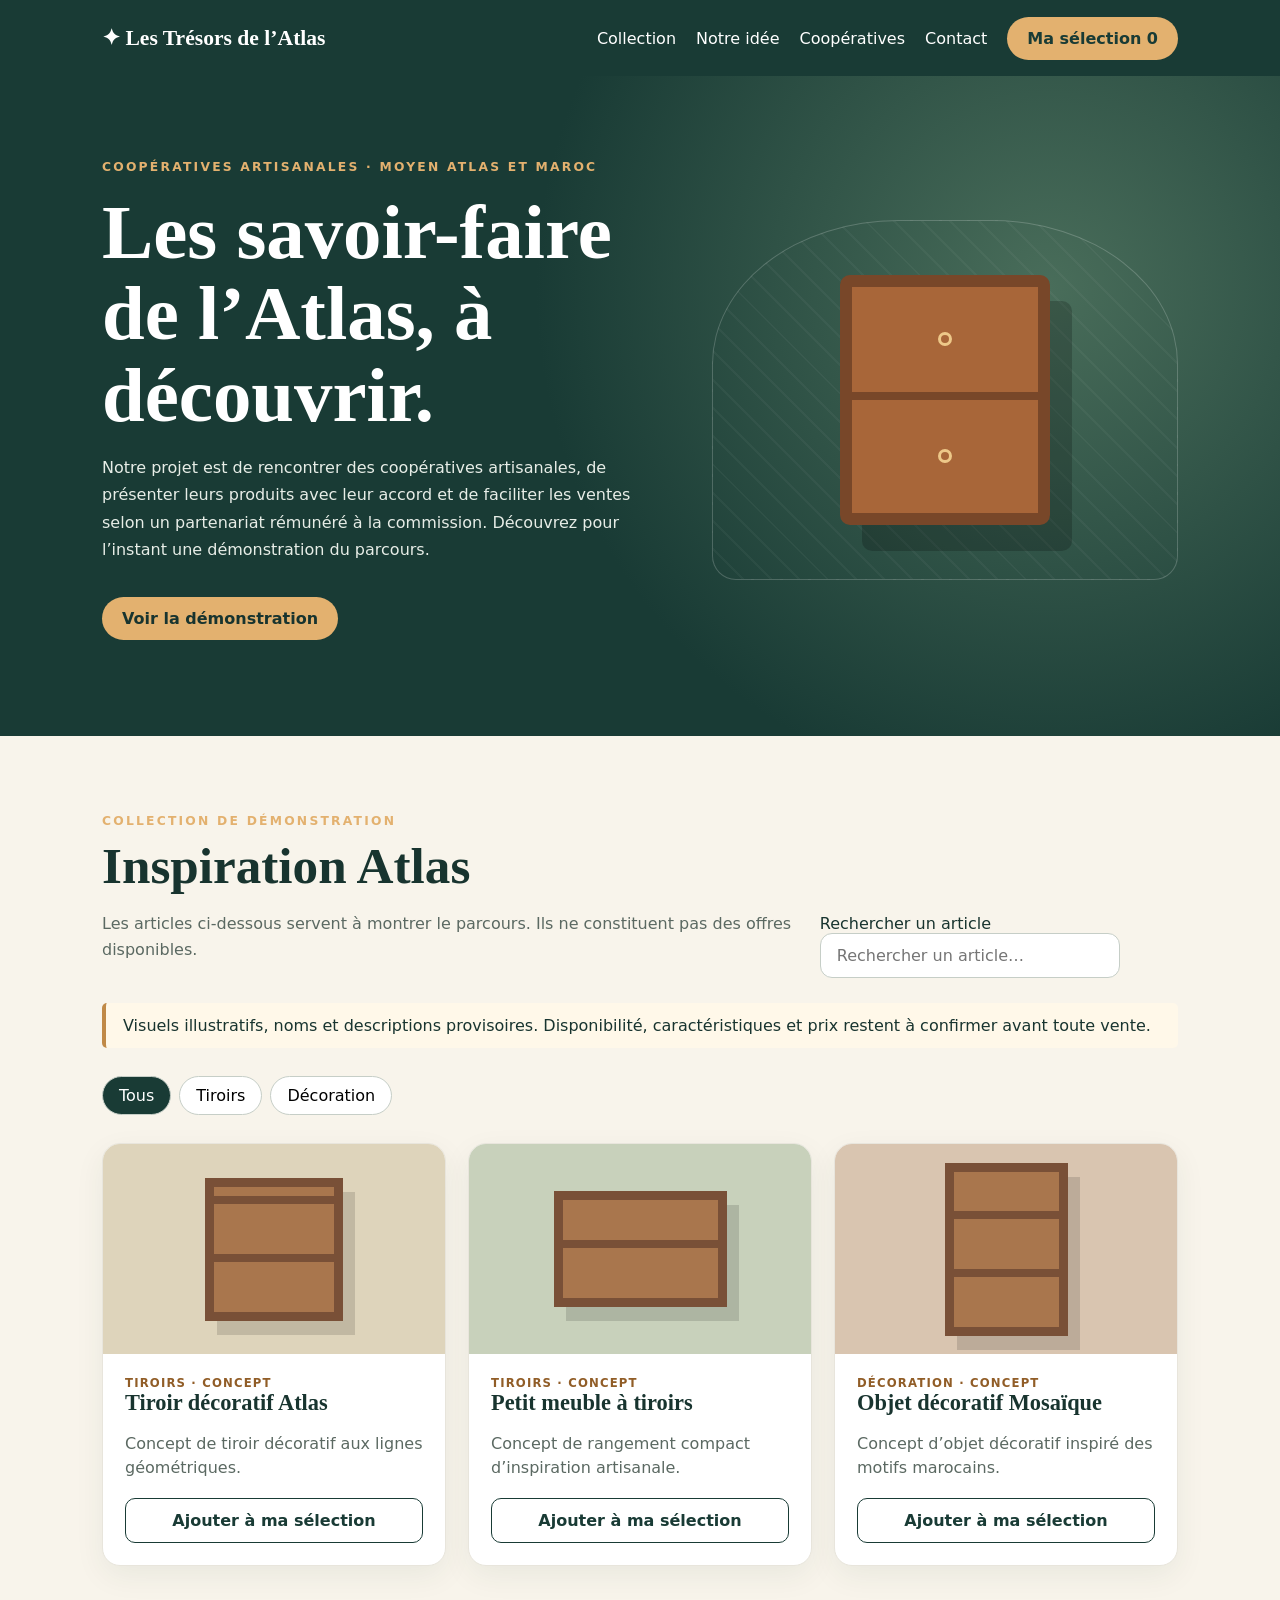
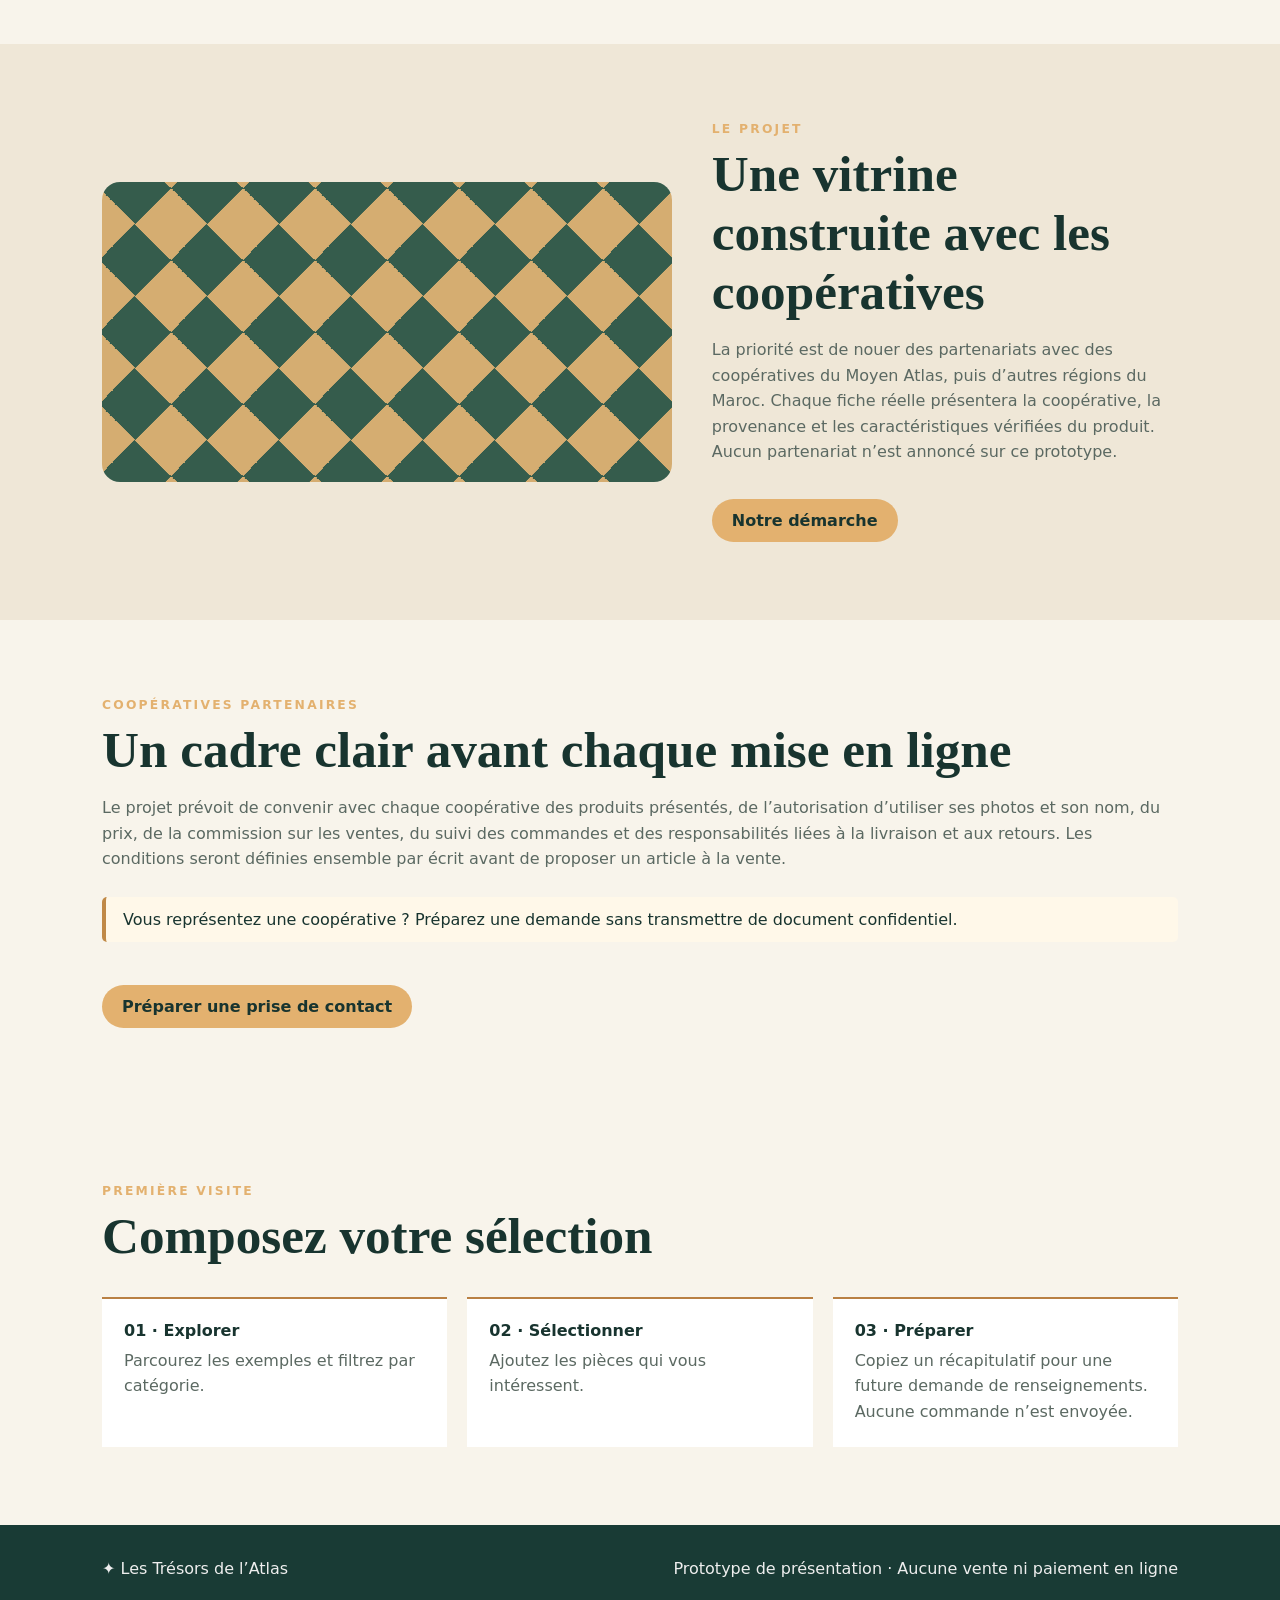
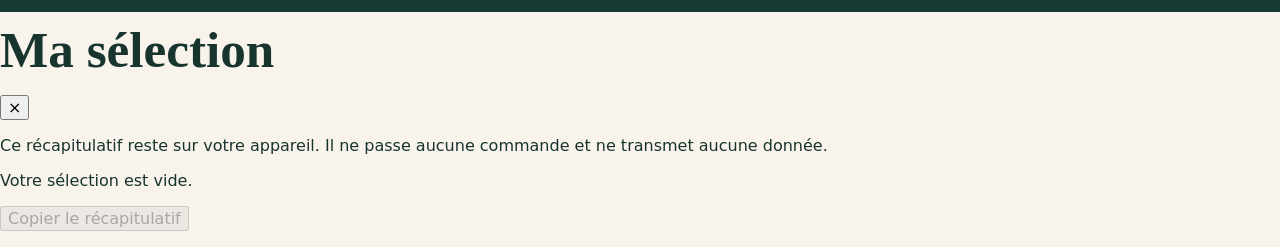
==== commit ab1c6336: "feat: add safe public contact experience" ====
--- a/index.html
+++ b/index.html
@@ -10,12 +10,12 @@
   </style>
 </head>
 <body>
-<header><nav><a class="brand" href="#accueil">✦ Les Trésors de l’Atlas</a><div class="navlinks"><a href="#catalogue">Collection</a><a href="#histoire">Notre idée</a><a href="cooperatives.html">Coopératives</a><button class="pill" id="openBasket" aria-label="Ouvrir la sélection">Ma sélection <span id="count">0</span></button></div></nav></header>
+<header><nav><a class="brand" href="#accueil">✦ Les Trésors de l’Atlas</a><div class="navlinks"><a href="#catalogue">Collection</a><a href="#histoire">Notre idée</a><a href="cooperatives.html">Coopératives</a><a href="contact.html">Contact</a><button class="pill" id="openBasket" aria-label="Ouvrir la sélection">Ma sélection <span id="count">0</span></button></div></nav></header>
 <main id="accueil">
   <section class="hero"><div class="wrap hero-grid"><div><div class="eyebrow">Coopératives artisanales · Moyen Atlas et Maroc</div><h1>Les savoir-faire de l’Atlas, à découvrir.</h1><p>Notre projet est de rencontrer des coopératives artisanales, de présenter leurs produits avec leur accord et de faciliter les ventes selon un partenariat rémunéré à la commission. Découvrez pour l’instant une démonstration du parcours.</p><a class="btn" href="#catalogue">Voir la démonstration</a></div><div class="illustration" role="img" aria-label="Illustration stylisée d’un meuble à tiroirs"><div class="cabinet"><div class="drawer"><i></i></div><div class="drawer"><i></i></div></div></div></div></section>
   <section class="section" id="catalogue"><div class="wrap"><div class="section-head"><div><div class="eyebrow">Collection de démonstration</div><h2>Inspiration Atlas</h2><p class="muted">Les articles ci-dessous servent à montrer le parcours. Ils ne constituent pas des offres disponibles.</p></div><label><span class="sr-only">Rechercher un article</span><input class="search" id="search" type="search" placeholder="Rechercher un article…"></label></div><p class="notice">Visuels illustratifs, noms et descriptions provisoires. Disponibilité, caractéristiques et prix restent à confirmer avant toute vente.</p><div class="filters" role="group" aria-label="Filtrer les articles"><button class="filter" data-filter="Tous" aria-pressed="true">Tous</button><button class="filter" data-filter="Tiroirs" aria-pressed="false">Tiroirs</button><button class="filter" data-filter="Décoration" aria-pressed="false">Décoration</button></div><div class="grid" id="products"></div><p id="noResults" hidden>Aucun article ne correspond à cette recherche.</p></div></section>
   <section class="section story" id="histoire"><div class="wrap story-grid"><div class="motif" role="img" aria-label="Motif géométrique décoratif"></div><div><div class="eyebrow">Le projet</div><h2>Une vitrine construite avec les coopératives</h2><p class="muted">La priorité est de nouer des partenariats avec des coopératives du Moyen Atlas, puis d’autres régions du Maroc. Chaque fiche réelle présentera la coopérative, la provenance et les caractéristiques vérifiées du produit. Aucun partenariat n’est annoncé sur ce prototype.</p><a class="btn" href="#partenariat">Notre démarche</a></div></div></section>
-  <section class="section" id="partenariat"><div class="wrap"><div class="eyebrow">Coopératives partenaires</div><h2>Un cadre clair avant chaque mise en ligne</h2><p class="muted">Le projet prévoit de convenir avec chaque coopérative des produits présentés, de l’autorisation d’utiliser ses photos et son nom, du prix, de la commission sur les ventes, du suivi des commandes et des responsabilités liées à la livraison et aux retours. Les conditions seront définies ensemble par écrit avant de proposer un article à la vente.</p><p class="notice">Vous représentez une coopérative ? La prise de contact sera ouverte lorsque les coordonnées professionnelles du projet auront été confirmées.</p></div></section>
+  <section class="section" id="partenariat"><div class="wrap"><div class="eyebrow">Coopératives partenaires</div><h2>Un cadre clair avant chaque mise en ligne</h2><p class="muted">Le projet prévoit de convenir avec chaque coopérative des produits présentés, de l’autorisation d’utiliser ses photos et son nom, du prix, de la commission sur les ventes, du suivi des commandes et des responsabilités liées à la livraison et aux retours. Les conditions seront définies ensemble par écrit avant de proposer un article à la vente.</p><p class="notice">Vous représentez une coopérative ? Préparez une demande sans transmettre de document confidentiel.</p><a class="btn" href="contact.html">Préparer une prise de contact</a></div></section>
   <section class="section" id="fonctionnement"><div class="wrap"><div class="eyebrow">Première visite</div><h2>Composez votre sélection</h2><div class="steps"><div class="step"><strong>01 · Explorer</strong><span class="muted">Parcourez les exemples et filtrez par catégorie.</span></div><div class="step"><strong>02 · Sélectionner</strong><span class="muted">Ajoutez les pièces qui vous intéressent.</span></div><div class="step"><strong>03 · Préparer</strong><span class="muted">Copiez un récapitulatif pour une future demande de renseignements. Aucune commande n’est envoyée.</span></div></div></div></section>
 </main>
 <footer><div class="wrap"><div>✦ Les Trésors de l’Atlas</div><div>Prototype de présentation · Aucune vente ni paiement en ligne</div></div></footer>
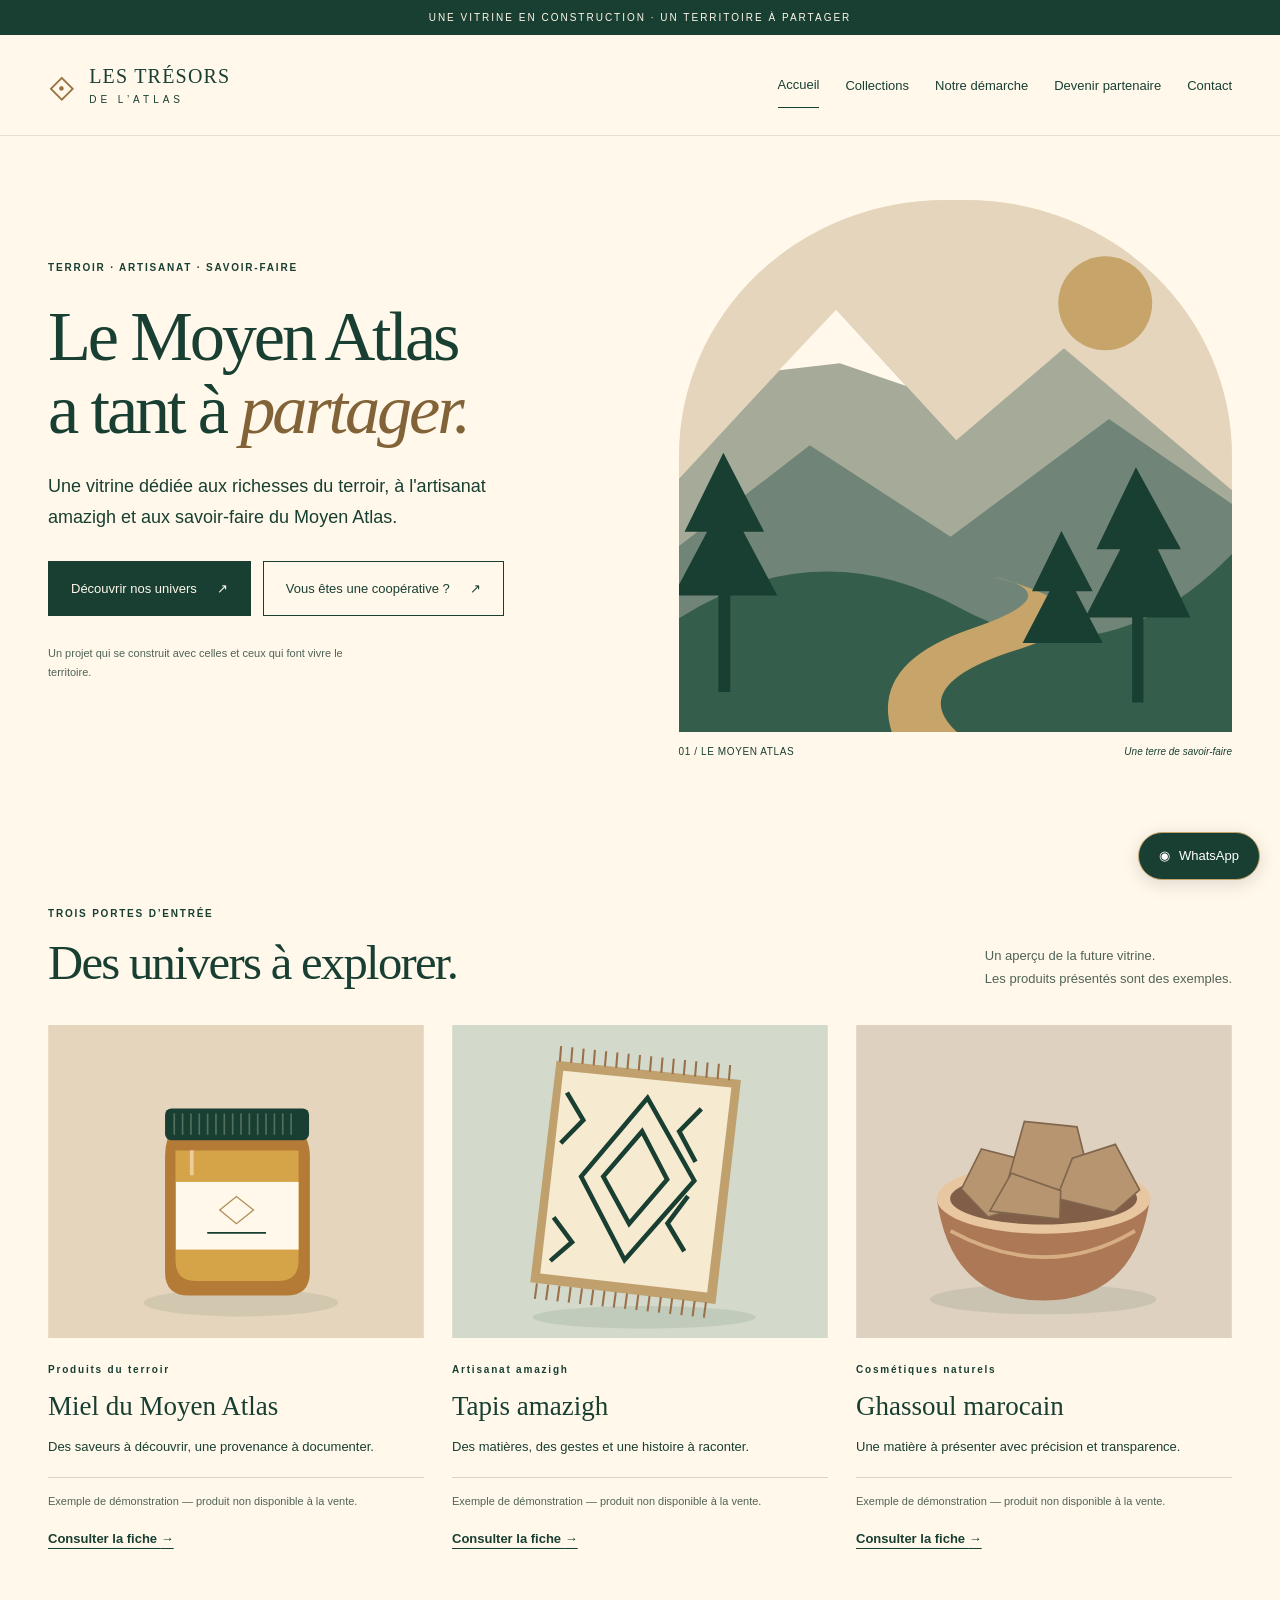
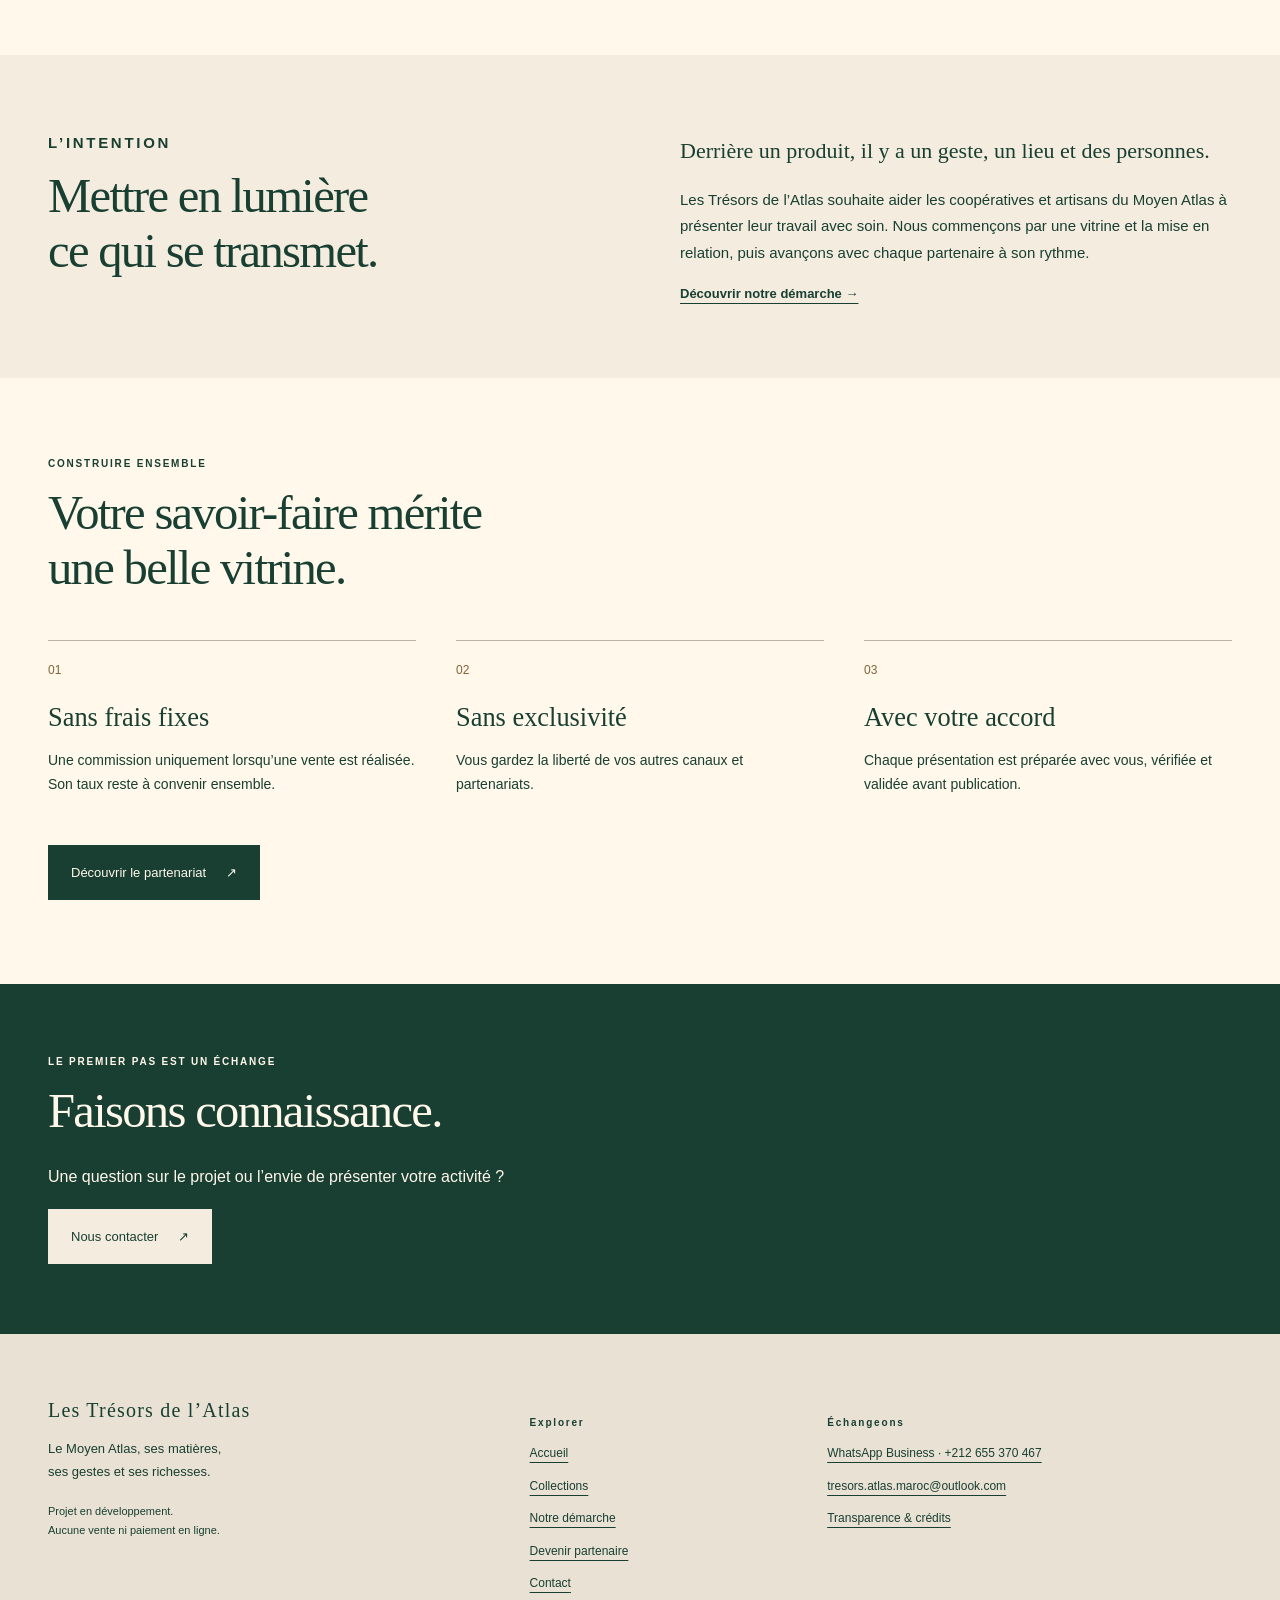
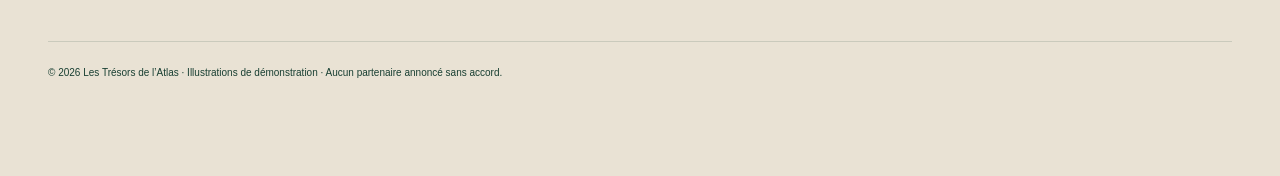
==== commit 5d4ae4fa: "Prepare Premium V3 showcase and gated Pages deployment" ====
--- a/index.html
+++ b/index.html
@@ -1,33 +1,99 @@
-<!doctype html>
-<html lang="fr">
+<!doctype html><html lang="fr">
 <head>
-  <meta charset="utf-8">
-  <meta name="viewport" content="width=device-width,initial-scale=1">
-  <meta name="theme-color" content="#193b35">
-  <title>Les Trésors de l’Atlas — Artisanat marocain</title>
-  <style>
-    :root{font-family:system-ui,-apple-system,Segoe UI,sans-serif;color:#18342f;background:#f8f4eb}*{box-sizing:border-box}body{margin:0}button,input{font:inherit}button{cursor:pointer}a{color:inherit}header{background:#193b35;color:#fff}nav,.wrap{max-width:1120px;margin:auto;padding:0 22px}nav{min-height:76px;display:flex;justify-content:space-between;align-items:center;gap:18px}.brand{font-family:Georgia,serif;font-size:1.35rem;font-weight:bold;text-decoration:none}.navlinks{display:flex;gap:20px;align-items:center}.navlinks a{text-decoration:none}.pill,.btn{border:0;border-radius:999px;padding:12px 20px;font-weight:700}.pill{background:#e3b16f;color:#193b35}.hero{padding:84px 0 96px;background:radial-gradient(circle at 82% 32%,#496d5a 0,#193b35 45%);color:white}.hero-grid,.story-grid{display:grid;grid-template-columns:1.1fr .9fr;align-items:center;gap:40px}.eyebrow{text-transform:uppercase;letter-spacing:.18em;font-size:.77rem;font-weight:800;color:#e3b16f}h1,h2,h3{font-family:Georgia,serif}h1{font-size:clamp(2.7rem,6vw,5.4rem);line-height:1.06;margin:18px 0}h2{font-size:clamp(2rem,4vw,3.2rem);margin:8px 0 16px}.hero p{max-width:580px;line-height:1.7;color:#e7ede7}.btn{display:inline-block;text-decoration:none;background:#e3b16f;color:#18342f;margin-top:18px}.illustration{min-height:360px;display:grid;place-items:center;border:1px solid #ffffff33;border-radius:40% 40% 24px 24px;background:repeating-linear-gradient(45deg,#ffffff0a 0 2px,transparent 2px 20px)}.cabinet{width:210px;height:250px;background:#a86639;border:12px solid #784729;border-radius:10px;box-shadow:22px 26px 0 #0003}.drawer{height:50%;border-bottom:8px solid #784729;display:grid;place-items:center}.drawer:last-child{border:0}.drawer i{width:14px;height:14px;border:3px solid #edc889;border-radius:50%}.section{padding:78px 0}.section-head{display:flex;justify-content:space-between;gap:20px;align-items:end}.muted{color:#5b6962;line-height:1.6}.notice{border-left:4px solid #c08947;background:#fff8e9;padding:13px 17px;border-radius:5px;margin:25px 0}.filters{display:flex;flex-wrap:wrap;gap:8px;margin:28px 0}.filter{border:1px solid #c6cec7;border-radius:99px;background:white;padding:9px 16px}.filter[aria-pressed=true]{background:#193b35;color:white}.search{padding:12px 16px;border:1px solid #c6cec7;border-radius:12px;width:min(100%,300px);background:white}.grid{display:grid;grid-template-columns:repeat(3,1fr);gap:22px}.card{background:white;border:1px solid #e8e5dc;border-radius:18px;overflow:hidden;box-shadow:0 10px 30px #173c3010}.art{height:210px;display:grid;place-items:center;background:#ded4bb;position:relative}.art:before{content:"";width:120px;height:125px;border:9px solid #795037;background:repeating-linear-gradient(0deg,#a9764d 0 50px,#795037 50px 58px);box-shadow:12px 14px #0002}.art.two{background:#c8d1bb}.art.two:before{width:155px;height:98px}.art.three{background:#d9c5b0}.art.three:before{width:105px;height:155px}.card-body{padding:22px}.card h3{font-size:1.4rem;margin:0 0 9px}.card p{color:#5b6962;min-height:50px;line-height:1.5}.tag{font-size:.73rem;letter-spacing:.1em;text-transform:uppercase;color:#915d27;font-weight:800}.card button{width:100%;border:1px solid #193b35;border-radius:10px;padding:12px;background:white;color:#193b35;font-weight:700}.story{background:#efe7d7}.motif{min-height:300px;border-radius:18px;background:repeating-conic-gradient(from 45deg,#355c4c 0 25%,#d5ad71 0 50%) 50%/72px 72px}.steps{display:grid;grid-template-columns:repeat(3,1fr);gap:20px;margin-top:32px}.step{padding:22px;border-top:2px solid #b98043;background:#fff}.step strong{display:block;margin-bottom:8px}footer{padding:34px 0;background:#193b35;color:#eee}footer .wrap{display:flex;justify-content:space-between;gap:20px}@media(max-width:720px){.navlinks a{display:none}.hero{padding:55px 0}.hero-grid,.story-grid,.grid,.steps{grid-template-columns:1fr}.illustration{min-height:230px}.section{padding:54px 0}.section-head{display:block}footer .wrap{display:block}.search{width:100%}}
-  </style>
+<meta charset="utf-8">
+<meta name="viewport" content="width=device-width,initial-scale=1">
+<meta name="theme-color" content="#183F32"><title>Accueil — Les Trésors de l’Atlas</title>
+<meta name="description" content="Découvrez les univers du terroir, de l’artisanat amazigh et des cosmétiques naturels : une vitrine du Moyen Atlas en développement.">
+<link rel="canonical" href="https://mostafa12345hal.github.io/Les-tr-sors-de-l-atlas/">
+<meta property="og:title" content="Accueil — Les Trésors de l’Atlas">
+<meta property="og:description" content="Découvrez les univers du terroir, de l’artisanat amazigh et des cosmétiques naturels : une vitrine du Moyen Atlas en développement.">
+<meta property="og:type" content="website">
+<meta property="og:locale" content="fr_MA">
+<link rel="icon" href="assets/embleme.svg" type="image/svg+xml">
+<link rel="stylesheet" href="assets/premium-v3.css">
+<script src="assets/premium-v3.js" defer></script>
 </head>
-<body>
-<header><nav><a class="brand" href="#accueil">✦ Les Trésors de l’Atlas</a><div class="navlinks"><a href="#catalogue">Collection</a><a href="#histoire">Notre idée</a><a href="cooperatives.html">Coopératives</a><a href="contact.html">Contact</a><button class="pill" id="openBasket" aria-label="Ouvrir la sélection">Ma sélection <span id="count">0</span></button></div></nav></header>
-<main id="accueil">
-  <section class="hero"><div class="wrap hero-grid"><div><div class="eyebrow">Coopératives artisanales · Moyen Atlas et Maroc</div><h1>Les savoir-faire de l’Atlas, à découvrir.</h1><p>Notre projet est de rencontrer des coopératives artisanales, de présenter leurs produits avec leur accord et de faciliter les ventes selon un partenariat rémunéré à la commission. Découvrez pour l’instant une démonstration du parcours.</p><a class="btn" href="#catalogue">Voir la démonstration</a></div><div class="illustration" role="img" aria-label="Illustration stylisée d’un meuble à tiroirs"><div class="cabinet"><div class="drawer"><i></i></div><div class="drawer"><i></i></div></div></div></div></section>
-  <section class="section" id="catalogue"><div class="wrap"><div class="section-head"><div><div class="eyebrow">Collection de démonstration</div><h2>Inspiration Atlas</h2><p class="muted">Les articles ci-dessous servent à montrer le parcours. Ils ne constituent pas des offres disponibles.</p></div><label><span class="sr-only">Rechercher un article</span><input class="search" id="search" type="search" placeholder="Rechercher un article…"></label></div><p class="notice">Visuels illustratifs, noms et descriptions provisoires. Disponibilité, caractéristiques et prix restent à confirmer avant toute vente.</p><div class="filters" role="group" aria-label="Filtrer les articles"><button class="filter" data-filter="Tous" aria-pressed="true">Tous</button><button class="filter" data-filter="Tiroirs" aria-pressed="false">Tiroirs</button><button class="filter" data-filter="Décoration" aria-pressed="false">Décoration</button></div><div class="grid" id="products"></div><p id="noResults" hidden>Aucun article ne correspond à cette recherche.</p></div></section>
-  <section class="section story" id="histoire"><div class="wrap story-grid"><div class="motif" role="img" aria-label="Motif géométrique décoratif"></div><div><div class="eyebrow">Le projet</div><h2>Une vitrine construite avec les coopératives</h2><p class="muted">La priorité est de nouer des partenariats avec des coopératives du Moyen Atlas, puis d’autres régions du Maroc. Chaque fiche réelle présentera la coopérative, la provenance et les caractéristiques vérifiées du produit. Aucun partenariat n’est annoncé sur ce prototype.</p><a class="btn" href="#partenariat">Notre démarche</a></div></div></section>
-  <section class="section" id="partenariat"><div class="wrap"><div class="eyebrow">Coopératives partenaires</div><h2>Un cadre clair avant chaque mise en ligne</h2><p class="muted">Le projet prévoit de convenir avec chaque coopérative des produits présentés, de l’autorisation d’utiliser ses photos et son nom, du prix, de la commission sur les ventes, du suivi des commandes et des responsabilités liées à la livraison et aux retours. Les conditions seront définies ensemble par écrit avant de proposer un article à la vente.</p><p class="notice">Vous représentez une coopérative ? Préparez une demande sans transmettre de document confidentiel.</p><a class="btn" href="contact.html">Préparer une prise de contact</a></div></section>
-  <section class="section" id="fonctionnement"><div class="wrap"><div class="eyebrow">Première visite</div><h2>Composez votre sélection</h2><div class="steps"><div class="step"><strong>01 · Explorer</strong><span class="muted">Parcourez les exemples et filtrez par catégorie.</span></div><div class="step"><strong>02 · Sélectionner</strong><span class="muted">Ajoutez les pièces qui vous intéressent.</span></div><div class="step"><strong>03 · Préparer</strong><span class="muted">Copiez un récapitulatif pour une future demande de renseignements. Aucune commande n’est envoyée.</span></div></div></div></section>
+<body><a class="skip" href="#contenu">Aller au contenu</a>
+<div class="topline">UNE VITRINE EN CONSTRUCTION · UN TERRITOIRE À PARTAGER</div>
+<header>
+<div class="nav wrap"><a class="brand" href="index.html"><span class="brand-mark" aria-hidden="true">⟐</span><span>LES TRÉSORS<span class="brand-sub">DE L’ATLAS</span></span></a><button class="menu-toggle" aria-expanded="false" aria-controls="navigation">Menu <span aria-hidden="true">☰</span></button>
+<nav id="navigation" aria-label="Navigation principale"><a href="index.html" aria-current="page">Accueil</a><a href="collections.html">Collections</a><a href="demarche.html">Notre démarche</a><a href="devenir-partenaire.html">Devenir partenaire</a><a href="contact.html">Contact</a></nav></div>
+</header>
+<main id="contenu">
+<section class="hero wrap">
+<div class="hero-copy">
+<p class="eyebrow">TERROIR · ARTISANAT · SAVOIR-FAIRE</p>
+<h1>Le Moyen Atlas<br>a tant à <em>partager.</em></h1>
+<p class="lead">Une vitrine dédiée aux richesses du terroir, à l'artisanat amazigh et aux savoir-faire du Moyen Atlas.</p>
+<div class="actions"><a class="button " href="collections.html">Découvrir nos univers <span aria-hidden="true">↗</span></a><a class="button secondary" href="devenir-partenaire.html">Vous êtes une coopérative ? <span aria-hidden="true">↗</span></a></div>
+<p class="hero-note">Un projet qui se construit avec celles et ceux qui font vivre le territoire.</p></div>
+<figure class="hero-art"><img src="assets/paysage.svg" width="900" height="850" alt="Paysage illustré de montagnes et de cèdres, évocation du Moyen Atlas" decoding="async"><figcaption>01 / LE MOYEN ATLAS <span>Une terre de savoir-faire</span></figcaption></figure>
+</section>
+<section class="section wrap" id="univers">
+<div class="section-head">
+<div>
+<p class="eyebrow">TROIS PORTES D’ENTRÉE</p>
+<h2>Des univers à explorer.</h2></div>
+<p>Un aperçu de la future vitrine.<br>Les produits présentés sont des exemples.</p></div>
+<div class="cards">
+<article class="card"> <a class="visual" href="collections.html#miel" aria-label="Consulter la fiche : Miel du Moyen Atlas"><img src="assets/miel.svg" width="900" height="850" alt="Illustration de démonstration : Miel du Moyen Atlas" decoding="async"></a>
+<div class="card-copy">
+<p class="eyebrow">Produits du terroir</p>
+<h3>Miel du Moyen Atlas</h3>
+<p>Des saveurs à découvrir, une provenance à documenter.</p>
+<p class="demo">Exemple de démonstration — produit non disponible à la vente.</p><a class="text-link" href="collections.html#miel">Consulter la fiche <span aria-hidden="true">→</span></a></div></article>
+<article class="card"> <a class="visual" href="collections.html#tapis" aria-label="Consulter la fiche : Tapis amazigh"><img src="assets/tapis.svg" width="900" height="850" alt="Illustration de démonstration : Tapis amazigh" decoding="async"></a>
+<div class="card-copy">
+<p class="eyebrow">Artisanat amazigh</p>
+<h3>Tapis amazigh</h3>
+<p>Des matières, des gestes et une histoire à raconter.</p>
+<p class="demo">Exemple de démonstration — produit non disponible à la vente.</p><a class="text-link" href="collections.html#tapis">Consulter la fiche <span aria-hidden="true">→</span></a></div></article>
+<article class="card"> <a class="visual" href="collections.html#ghassoul" aria-label="Consulter la fiche : Ghassoul marocain"><img src="assets/ghassoul.svg" width="900" height="850" alt="Illustration de démonstration : Ghassoul marocain" decoding="async"></a>
+<div class="card-copy">
+<p class="eyebrow">Cosmétiques naturels</p>
+<h3>Ghassoul marocain</h3>
+<p>Une matière à présenter avec précision et transparence.</p>
+<p class="demo">Exemple de démonstration — produit non disponible à la vente.</p><a class="text-link" href="collections.html#ghassoul">Consulter la fiche <span aria-hidden="true">→</span></a></div></article></div>
+</section>
+<section class="story">
+<div class="wrap story-grid">
+<div>
+<p class="eyebrow">L’INTENTION</p>
+<h2>Mettre en lumière<br>ce qui se transmet.</h2></div>
+<div>
+<p class="lead">Derrière un produit, il y a un geste, un lieu et des personnes.</p>
+<p>Les Trésors de l’Atlas souhaite aider les coopératives et artisans du Moyen Atlas à présenter leur travail avec soin. Nous commençons par une vitrine et la mise en relation, puis avançons avec chaque partenaire à son rythme.</p><a class="text-link" href="demarche.html">Découvrir notre démarche →</a></div></div>
+</section>
+<section class="section wrap">
+<p class="eyebrow">CONSTRUIRE ENSEMBLE</p>
+<h2>Votre savoir-faire mérite<br>une belle vitrine.</h2>
+<div class="values">
+<div><span>01</span>
+<h3>Sans frais fixes</h3>
+<p>Une commission uniquement lorsqu’une vente est réalisée. Son taux reste à convenir ensemble.</p></div>
+<div><span>02</span>
+<h3>Sans exclusivité</h3>
+<p>Vous gardez la liberté de vos autres canaux et partenariats.</p></div>
+<div><span>03</span>
+<h3>Avec votre accord</h3>
+<p>Chaque présentation est préparée avec vous, vérifiée et validée avant publication.</p></div></div><a class="button " href="devenir-partenaire.html">Découvrir le partenariat <span aria-hidden="true">↗</span></a>
+</section>
+<section class="cta">
+<div class="wrap">
+<p class="eyebrow">LE PREMIER PAS EST UN ÉCHANGE</p>
+<h2>Faisons connaissance.</h2>
+<p>Une question sur le projet ou l’envie de présenter votre activité ?</p><a class="button " href="contact.html">Nous contacter <span aria-hidden="true">↗</span></a></div>
+</section>
 </main>
-<footer><div class="wrap"><div>✦ Les Trésors de l’Atlas</div><div>Prototype de présentation · Aucune vente ni paiement en ligne</div></div></footer>
-<div class="overlay" id="overlay" role="dialog" aria-modal="true" aria-labelledby="basketTitle" aria-hidden="true"><aside class="panel"><div class="panel-head"><h2 id="basketTitle">Ma sélection</h2><button class="icon" id="closeBasket" aria-label="Fermer">×</button></div><p class="small">Ce récapitulatif reste sur votre appareil. Il ne passe aucune commande et ne transmet aucune donnée.</p><div id="basketItems"></div><button class="full" id="copy" disabled>Copier le récapitulatif</button><p class="small" id="copyStatus" role="status"></p></aside></div>
-<script>
-  const products=[{id:'t1',name:'Tiroir décoratif Atlas',category:'Tiroirs',description:'Concept de tiroir décoratif aux lignes géométriques.',art:''},{id:'t2',name:'Petit meuble à tiroirs',category:'Tiroirs',description:'Concept de rangement compact d’inspiration artisanale.',art:'two'},{id:'d1',name:'Objet décoratif Mosaïque',category:'Décoration',description:'Concept d’objet décoratif inspiré des motifs marocains.',art:'three'}];
-  const $=s=>document.querySelector(s);let filter='Tous';let selected=[];try{const saved=JSON.parse(localStorage.getItem('atlas-selection')||'[]');if(Array.isArray(saved))selected=saved.filter(id=>products.some(p=>p.id===id))}catch{}
-  function save(){try{localStorage.setItem('atlas-selection',JSON.stringify(selected))}catch{} $('#count').textContent=selected.length;renderBasket()}
-  function render(){const q=$('#search').value.trim().toLocaleLowerCase('fr');const visible=products.filter(p=>(filter==='Tous'||p.category===filter)&&(p.name+' '+p.description).toLocaleLowerCase('fr').includes(q));const box=$('#products');box.replaceChildren();visible.forEach(p=>{const card=document.createElement('article');card.className='card';card.innerHTML='<div class="art '+p.art+'" role="img" aria-label="Illustration provisoire"></div><div class="card-body"><div class="tag">'+p.category+' · Concept</div><h3>'+p.name+'</h3><p>'+p.description+'</p><button type="button"></button></div>';const btn=card.querySelector('button');btn.textContent=selected.includes(p.id)?'Retirer de ma sélection':'Ajouter à ma sélection';btn.setAttribute('aria-pressed',String(selected.includes(p.id)));btn.addEventListener('click',()=>{selected=selected.includes(p.id)?selected.filter(id=>id!==p.id):[...selected,p.id];save();render()});box.append(card)});$('#noResults').hidden=visible.length>0}
-  function renderBasket(){const box=$('#basketItems');box.replaceChildren();if(!selected.length){const p=document.createElement('p');p.textContent='Votre sélection est vide.';box.append(p)}selected.forEach(id=>{const p=products.find(x=>x.id===id);const row=document.createElement('div');row.className='basket-item';const name=document.createElement('span');name.textContent=p.name;const remove=document.createElement('button');remove.textContent='Retirer';remove.setAttribute('aria-label','Retirer '+p.name);remove.onclick=()=>{selected=selected.filter(x=>x!==id);save();render()};row.append(name,remove);box.append(row)});$('#copy').disabled=!selected.length}
-  let previousFocus;function open(){previousFocus=document.activeElement;$('#overlay').classList.add('open');$('#overlay').setAttribute('aria-hidden','false');document.body.style.overflow='hidden';$('#closeBasket').focus()}function close(){$('#overlay').classList.remove('open');$('#overlay').setAttribute('aria-hidden','true');document.body.style.overflow='';previousFocus?.focus()}
-  $('#openBasket').onclick=open;$('#closeBasket').onclick=close;$('#overlay').onclick=e=>{if(e.target===$('#overlay'))close()};document.addEventListener('keydown',e=>{if(e.key==='Escape'&&$('#overlay').classList.contains('open'))close()});$('#search').oninput=render;document.querySelectorAll('.filter').forEach(b=>b.onclick=()=>{filter=b.dataset.filter;document.querySelectorAll('.filter').forEach(x=>x.setAttribute('aria-pressed',String(x===b)));render()});$('#copy').onclick=async()=>{const text='Les Trésors de l’Atlas — Sélection de démonstration\n'+selected.map(id=>'• '+products.find(p=>p.id===id).name).join('\n')+'\n\nMerci de confirmer disponibilité, caractéristiques et prix. Aucune commande effectuée.';try{await navigator.clipboard.writeText(text);$('#copyStatus').textContent='Récapitulatif copié.'}catch{$('#copyStatus').textContent='Copie indisponible dans ce navigateur. Sélectionnez les articles affichés ci-dessus.'}};save();render();
-</script>
-</body>
-</html>
+<footer>
+<div class="wrap footer-grid">
+<div><a class="brand" href="index.html">Les Trésors de l’Atlas</a>
+<p>Le Moyen Atlas, ses matières,<br>ses gestes et ses richesses.</p>
+<p class="small">Projet en développement.<br>Aucune vente ni paiement en ligne.</p></div>
+<div>
+<p class="eyebrow">Explorer</p><a href="index.html" aria-current="page">Accueil</a><a href="collections.html">Collections</a><a href="demarche.html">Notre démarche</a><a href="devenir-partenaire.html">Devenir partenaire</a><a href="contact.html">Contact</a></div>
+<div>
+<p class="eyebrow">Échangeons</p><a href="https://wa.me/212655370467?text=Bonjour%2C%20je%20souhaite%20d%C3%A9couvrir%20le%20projet%20Les%20Tr%C3%A9sors%20de%20l%E2%80%99Atlas%20et%20ses%20univers%20de%20d%C3%A9monstration.">WhatsApp Business · +212 655 370 467</a><a href="mailto:tresors.atlas.maroc@outlook.com">tresors.atlas.maroc@outlook.com</a><a href="demarche.html#transparence">Transparence &amp; crédits</a></div></div>
+<div class="wrap footer-bottom">© 2026 Les Trésors de l’Atlas · Illustrations de démonstration · Aucun partenaire annoncé sans accord.</div>
+</footer><a class="whatsapp" href="https://wa.me/212655370467?text=Bonjour%2C%20je%20souhaite%20d%C3%A9couvrir%20le%20projet%20Les%20Tr%C3%A9sors%20de%20l%E2%80%99Atlas%20et%20ses%20univers%20de%20d%C3%A9monstration." aria-label="Contacter Les Trésors de l’Atlas sur WhatsApp"><span aria-hidden="true">◉</span> WhatsApp</a>
+</body></html>
--- a/assets/premium-v3.css
+++ b/assets/premium-v3.css
@@ -0,0 +1,161 @@
+@charset "UTF-8";
+:root{--green:#183F32;--beige:#F4EDDF;--gold:#C7A56A;--cream:#FFF8EB;--muted:#506357;font-family:Arial,Helvetica,sans-serif;color:var(--green);background:var(--cream);font-synthesis:none}
+*{box-sizing:border-box}
+body{margin:0}
+a{color:inherit;text-underline-offset:5px}
+button{font:inherit}
+a,button{-webkit-tap-highlight-color:transparent}
+a:focus-visible,button:focus-visible{outline:3px solid #98713b;outline-offset:6px}
+h1,h2,h3,p,figure{margin:0}
+h1,h2,h3{font-family:Georgia,'Times New Roman',serif;font-weight:400}
+h1{font-size:clamp(3.1rem,5.5vw,5.8rem);line-height:1.05;letter-spacing:-.045em;margin:24px 0}
+h2{font-size:clamp(2.2rem,3.8vw,3.8rem);line-height:1.12;letter-spacing:-.035em;margin:14px 0 24px}
+h3{font-size:1.65rem;line-height:1.2;margin-bottom:14px}
+em{font-weight:400;color:#826337}
+p{line-height:1.75;margin-bottom:18px}
+img{display:block;width:100%;height:auto}
+button,a{touch-action:manipulation}
+.wrap{width:min(1280px,calc(100% - 96px));margin:auto}
+.topline{text-align:center;background:var(--green);color:var(--cream);font-size:10px;letter-spacing:.2em;padding:12px 16px}
+header{border-bottom:1px solid #183f3220;background:var(--cream)}
+.nav{min-height:100px;display:flex;justify-content:space-between;align-items:center;gap:28px}
+.brand{text-decoration:none;display:flex;align-items:center;gap:12px;font-family:Georgia,serif;font-size:20px;letter-spacing:.06em}
+.brand-mark{font-size:46px;color:#967340}
+.brand-sub{display:block;font-family:Arial,sans-serif;font-size:10px;letter-spacing:.4em;margin-top:6px}
+nav{display:flex;gap:26px;align-items:center}
+nav a{font-size:13px;text-decoration:none;padding:15px 0}
+nav a[aria-current]{border-bottom:1px solid var(--green)}
+.menu-toggle{display:none}
+.hero{display:grid;grid-template-columns:1.04fr 1fr;gap:55px;padding-top:64px;padding-bottom:68px;align-items:center}
+.eyebrow{font-size:10px;letter-spacing:.18em;font-weight:700;line-height:1.6;margin-bottom:12px}
+.lead{font-size:18px;line-height:1.7;max-width:670px}
+.hero-copy .lead{max-width:510px}
+.hero-art img{border-radius:48% 48% 0 0;aspect-ratio:1.04;object-fit:cover}
+.hero-art figcaption,figcaption{font-size:10px;line-height:1.6;letter-spacing:.06em;margin-top:12px}
+.hero-art figcaption{display:flex;justify-content:space-between;gap:16px}
+.hero-art figcaption span{font-style:italic;letter-spacing:0}
+.actions{display:flex;flex-wrap:wrap;gap:12px;margin-top:28px}
+.button{display:inline-flex;gap:20px;align-items:center;justify-content:space-between;background:var(--green);color:var(--cream);text-decoration:none;font-size:13px;line-height:1.5;padding:17px 22px;border:1px solid var(--green);max-width:100%;min-height:48px}
+.button.secondary{background:transparent;color:var(--green)}
+.button:hover{background:#2c5544;color:white}
+.hero-note{font-size:11px;max-width:330px;color:var(--muted);margin-top:28px}
+.section{padding-top:78px;padding-bottom:84px}
+.section-head{display:flex;justify-content:space-between;align-items:end;gap:30px;margin-bottom:34px}
+.section-head h2{margin-bottom:0}
+.section-head>p{font-size:13px;color:var(--muted);margin:0}
+.cards{display:grid;grid-template-columns:repeat(3,1fr);gap:28px}
+.card .visual{display:block;overflow:hidden}
+.card img{aspect-ratio:1.2;object-fit:cover;transition:transform .3s}
+.card a:hover img{transform:scale(1.03)}
+.card-copy{padding:24px 0}
+.card-copy p{font-size:13px}
+.card-copy .eyebrow{font-size:10px}
+.card-copy h3{font-size:27px}
+.demo{border-top:1px solid #183f3230;padding-top:14px;font-size:11px!important;color:var(--muted)}
+.text-link{font-size:13px;font-weight:600}
+.story{background:var(--beige);padding:76px 0}
+.story-grid{display:grid;grid-template-columns:1fr 1fr;gap:80px;align-items:center}
+.story-grid p{font-size:15px}
+.story-grid .lead{font-size:22px;font-family:Georgia,serif}
+.values{display:grid;grid-template-columns:repeat(3,1fr);gap:40px;margin:45px 0 30px}
+.values>div{border-top:1px solid #b7b4a5;padding-top:22px}
+.values span{font-size:12px;color:#826337;display:block;margin-bottom:25px}
+.values p{font-size:14px}
+.cta{background:var(--green);color:var(--cream);padding:70px 0}
+.cta .button,.green .button{background:var(--beige);color:var(--green);border-color:var(--beige)}
+footer{padding:65px 0 95px;background:#e9e2d4}
+.footer-grid{display:grid;grid-template-columns:1.2fr .7fr 1.1fr;gap:40px}
+.footer-grid a:not(.brand){display:block;font-size:12px;line-height:1.7;margin:12px 0;overflow-wrap:anywhere}
+.footer-grid p{font-size:13px;margin-top:16px}
+.footer-grid .eyebrow{font-size:10px}
+.footer-grid .small{font-size:11px}
+.footer-bottom{border-top:1px solid #183f3225;margin-top:36px;padding-top:22px;font-size:10px;line-height:1.7}
+.whatsapp{position:fixed;bottom:20px;right:20px;z-index:10;background:var(--green);color:white;border:1px solid var(--gold);box-shadow:0 4px 18px #0002;border-radius:40px;padding:15px 20px;display:flex;gap:9px;font-size:13px;text-decoration:none;min-height:48px}
+.skip{position:absolute;top:-100px;z-index:30;background:var(--cream);padding:15px}
+.skip:focus{top:0}
+.page-intro{padding:76px 0 45px}
+.page-intro h1{max-width:1000px}
+.page-intro .lead{max-width:710px}
+.notice{border-left:2px solid var(--gold);padding:14px 20px;background:var(--beige);font-size:13px}
+.category-links{display:flex;flex-wrap:wrap;gap:24px;margin-top:30px;font-size:14px}
+.category-links a{padding:12px 0}
+.product{display:grid;grid-template-columns:1fr 1fr;gap:65px;padding-top:65px;padding-bottom:65px;border-top:1px solid #183f3225;scroll-margin-top:24px}
+.product img{aspect-ratio:1;object-fit:cover}
+.product h2{font-size:44px}
+.product h3{font-size:22px;margin-top:25px}
+.product p{font-size:14px}
+.product dl{margin:24px 0}
+.product dl>div{display:flex;justify-content:space-between;gap:20px;border-bottom:1px solid #183f3220;padding:11px 0;font-size:13px}
+.product dd{margin:0;color:var(--muted)}
+.reading{max-width:800px}
+.compact{padding-top:15px}
+.journey{list-style:none;padding:0;display:grid;grid-template-columns:1fr 1fr;gap:25px 60px;margin:36px 0}
+.journey li{display:flex;gap:22px;border-top:1px solid #183f3225;padding-top:24px}
+.journey li>span{font-family:Georgia,serif;font-size:32px;color:#826337}
+.journey h3{font-size:24px}
+.journey p{font-size:14px}
+.contact-grid{display:grid;grid-template-columns:1fr 1fr;gap:24px}
+.contact-card{background:var(--beige);padding:42px}
+.contact-card h2{font-size:36px}
+.contact-card p{font-size:14px}
+.green{background:var(--green);color:var(--cream)}
+.email{overflow-wrap:anywhere}
+@media(min-width:1450px){.hero{padding-top:80px;padding-bottom:90px}
+}
+@media(max-width:1050px){.wrap{width:calc(100% - 48px)}
+nav{gap:14px}
+nav a{font-size:12px}
+.hero{gap:30px}
+.story-grid{gap:40px}
+.product{gap:35px}
+}
+@media(max-width:760px){.wrap{width:calc(100% - 40px)}
+.topline{font-size:8px;letter-spacing:.12em}
+.nav{min-height:82px;flex-wrap:wrap;gap:0}
+.brand{font-size:17px}
+.brand-mark{font-size:35px}
+.brand-sub{font-size:9px}
+.menu-toggle{display:block;background:transparent;border:1px solid #183f3260;padding:12px;color:var(--green);font-size:12px;min-height:44px}
+#navigation{display:none;width:100%;padding:12px 0 20px}
+#navigation.open{display:flex;flex-direction:column;align-items:stretch;gap:0}
+#navigation a{padding:14px 0;font-size:14px}
+.hero{grid-template-columns:1fr;padding-top:44px;padding-bottom:42px;gap:28px}
+h1{font-size:49px}
+.hero .lead{font-size:16px}
+.hero-art{max-width:500px;width:100%;margin:auto}
+.hero-art img{aspect-ratio:1.25}
+.hero-note{margin-top:20px;margin-bottom:0}
+.actions{gap:10px}
+.button{font-size:12px;padding:15px 17px}
+.section{padding-top:48px;padding-bottom:50px}
+.section-head{display:block}
+.section-head>p{margin-top:20px}
+.cards{grid-template-columns:1fr;gap:26px}
+.card-copy{padding:20px 0 0}
+.card img{aspect-ratio:1.35}
+.story{padding:48px 0}
+.story-grid,.values,.footer-grid,.product,.contact-grid,.journey{grid-template-columns:1fr;gap:26px}
+.values{margin-top:28px}
+.values span{margin-bottom:16px}
+.footer-grid{gap:22px}
+.footer-grid p{margin-top:10px}
+.footer-grid .brand{font-size:20px}
+.cta{padding:45px 0}
+.page-intro{padding:45px 0 35px}
+.page-intro .lead{font-size:16px}
+.product{padding-top:38px;padding-bottom:45px}
+.product h2{font-size:37px}
+.product img{aspect-ratio:1.2}
+.contact-card{padding:30px 24px}
+.contact-card h2{font-size:32px}
+.whatsapp{right:14px;bottom:14px;padding:13px 17px}
+.category-links{gap:6px 20px}
+.journey{gap:12px}
+h2{font-size:36px}
+footer{padding-top:45px}
+.reading{max-width:800px}
+.hero-art figcaption{font-size:9px}
+}
+@media(prefers-reduced-motion:reduce){*{scroll-behavior:auto!important;transition:none!important}
+}
+
